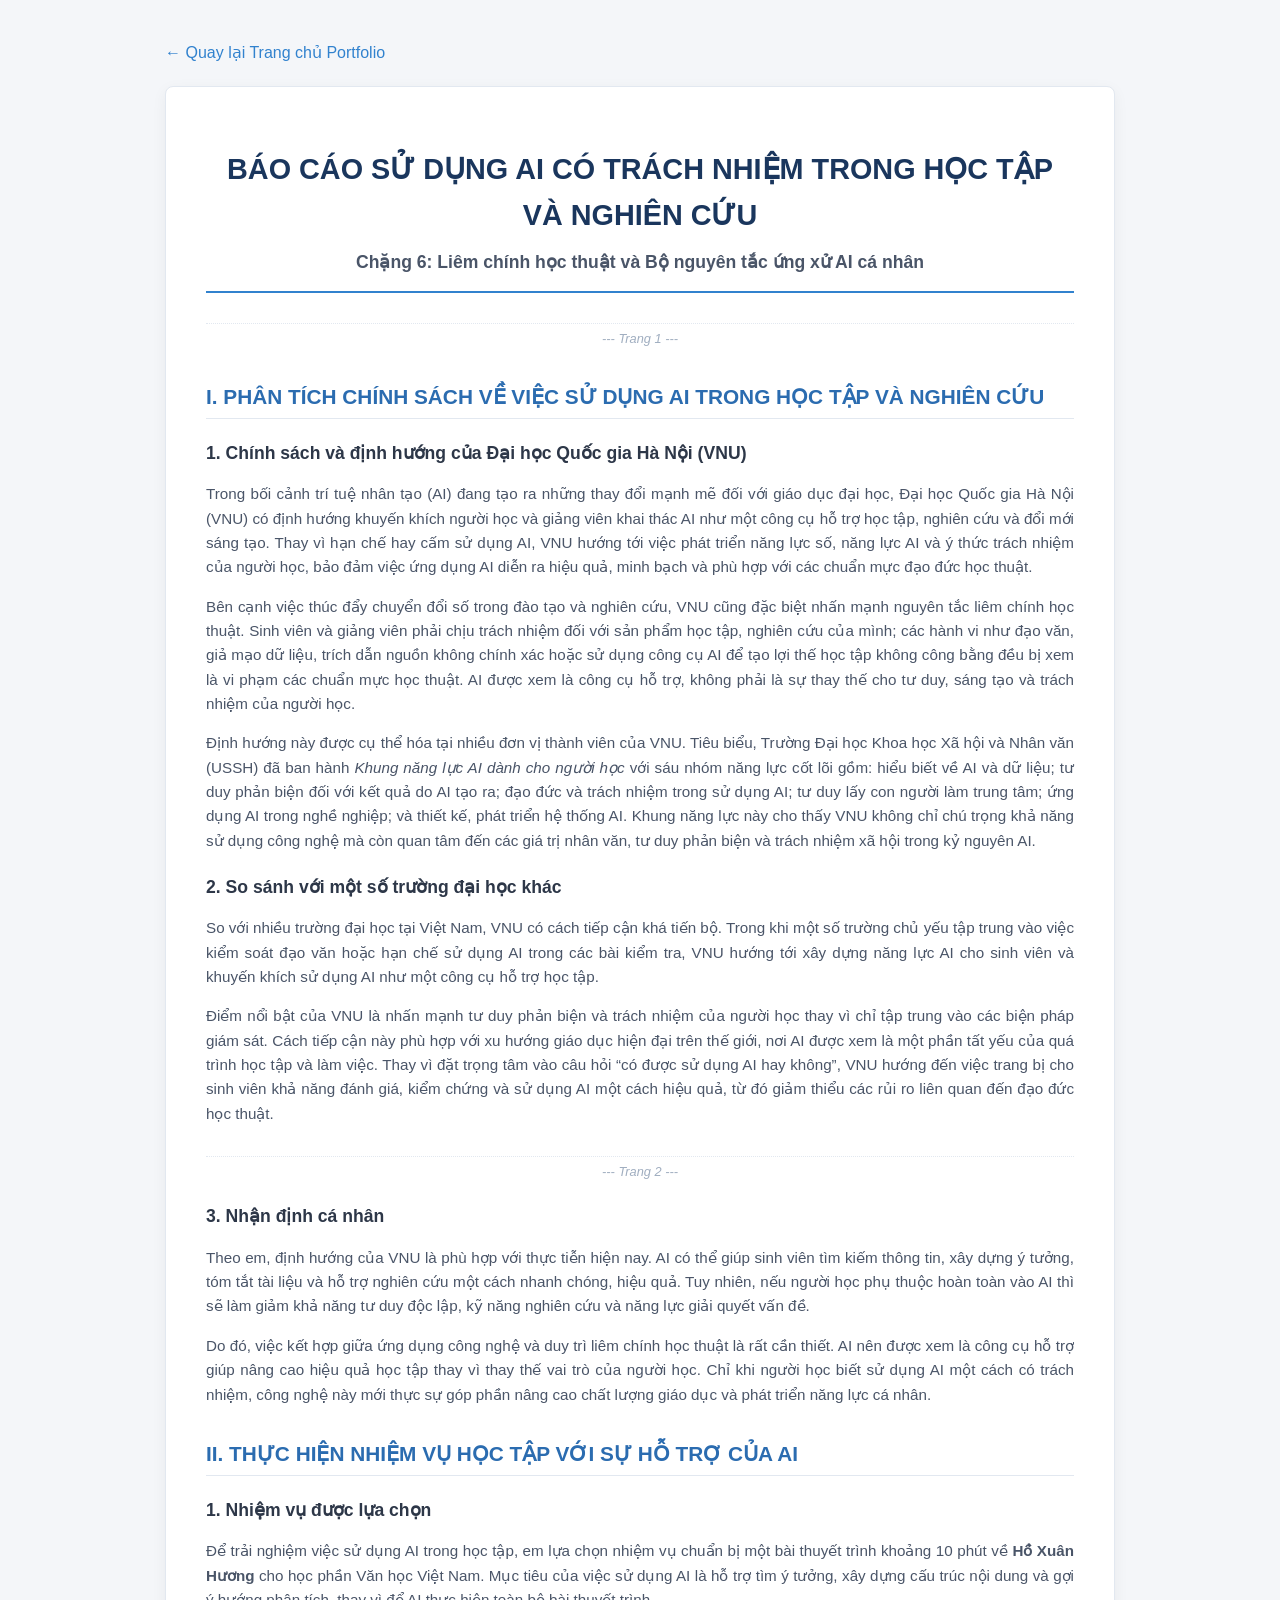
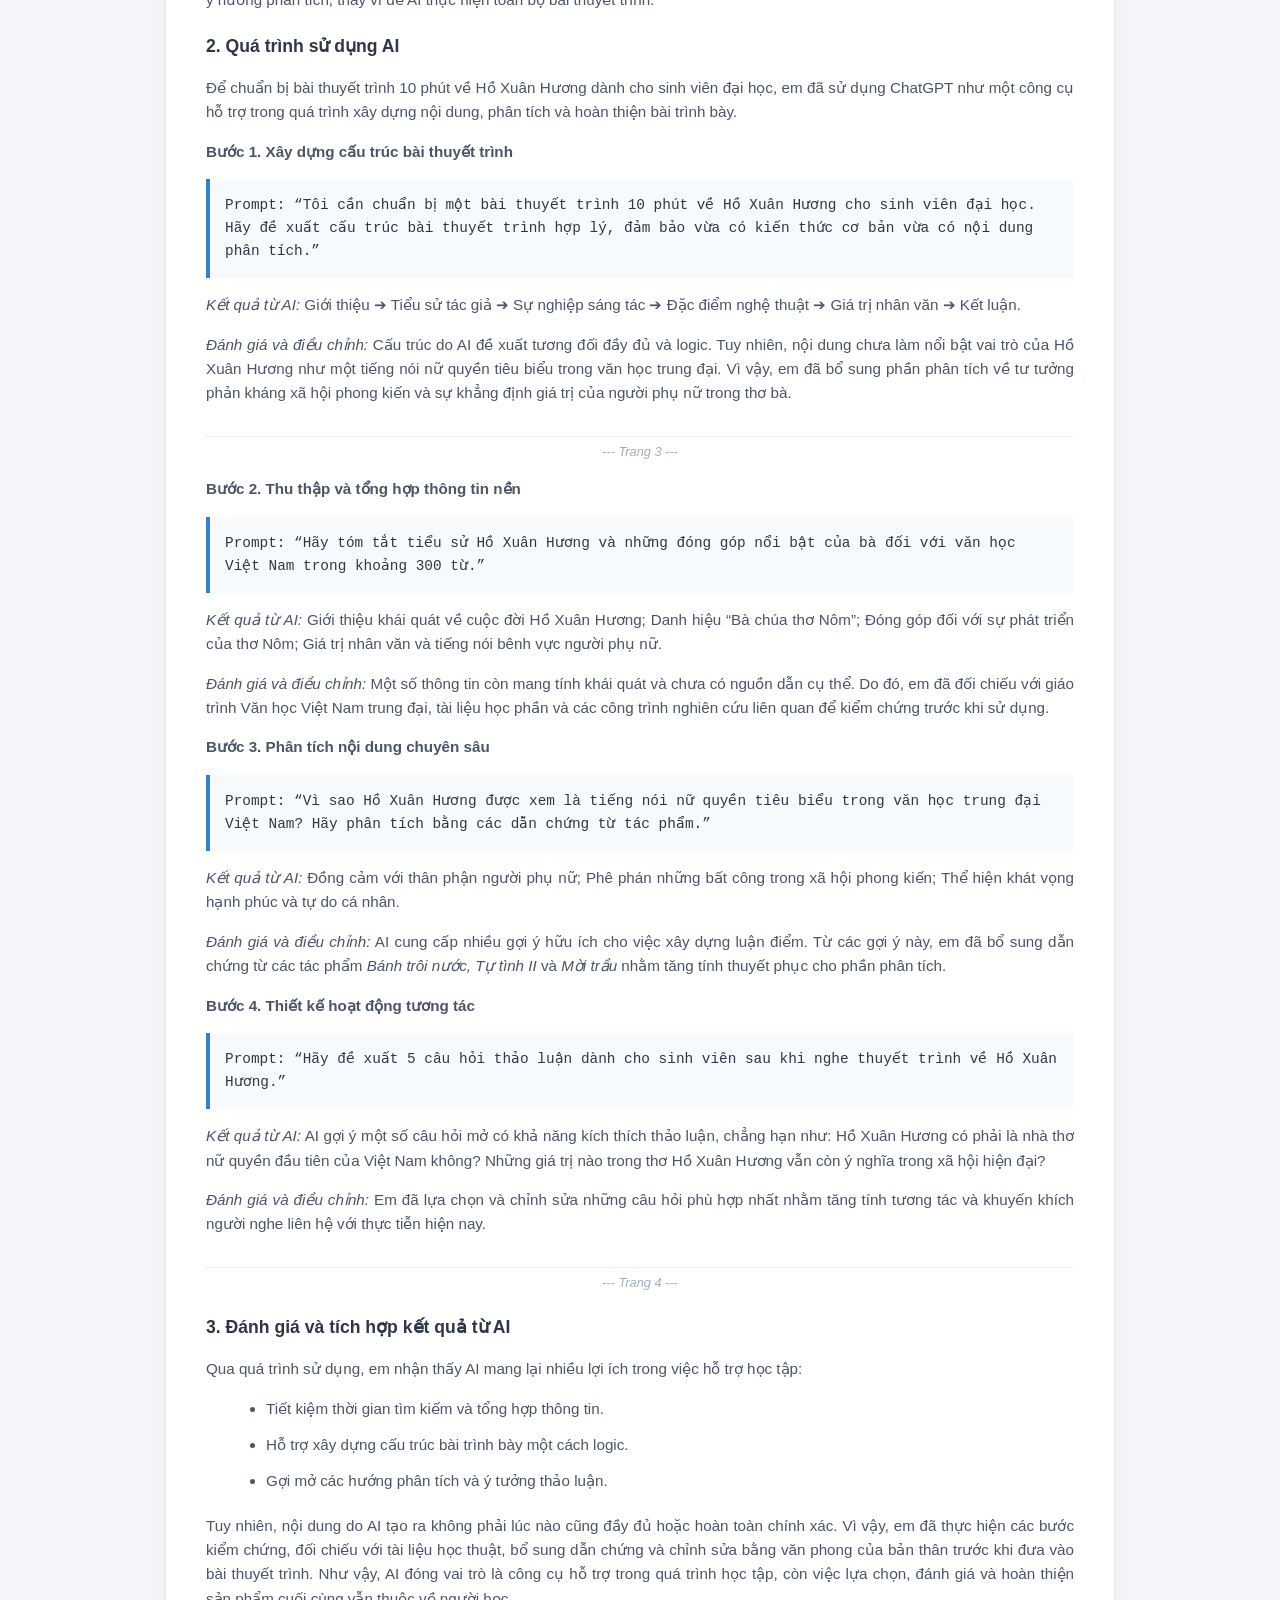
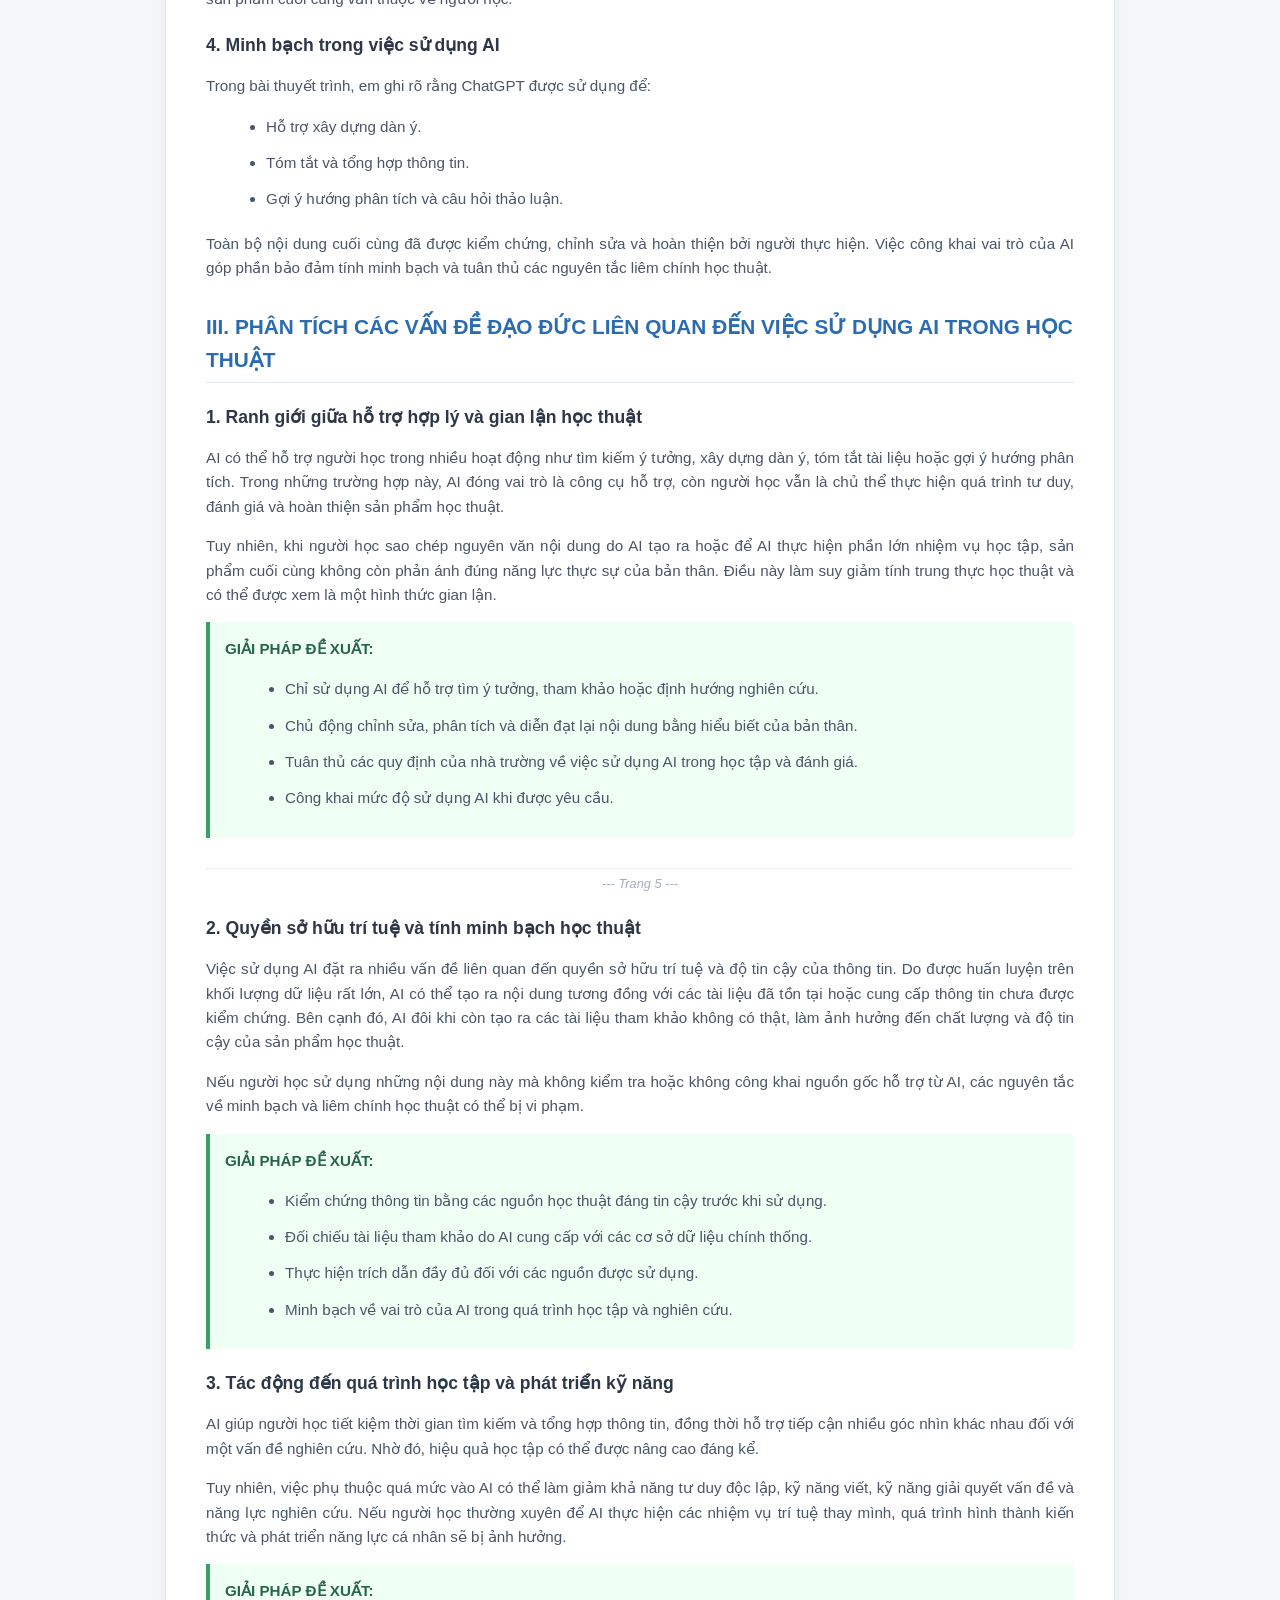
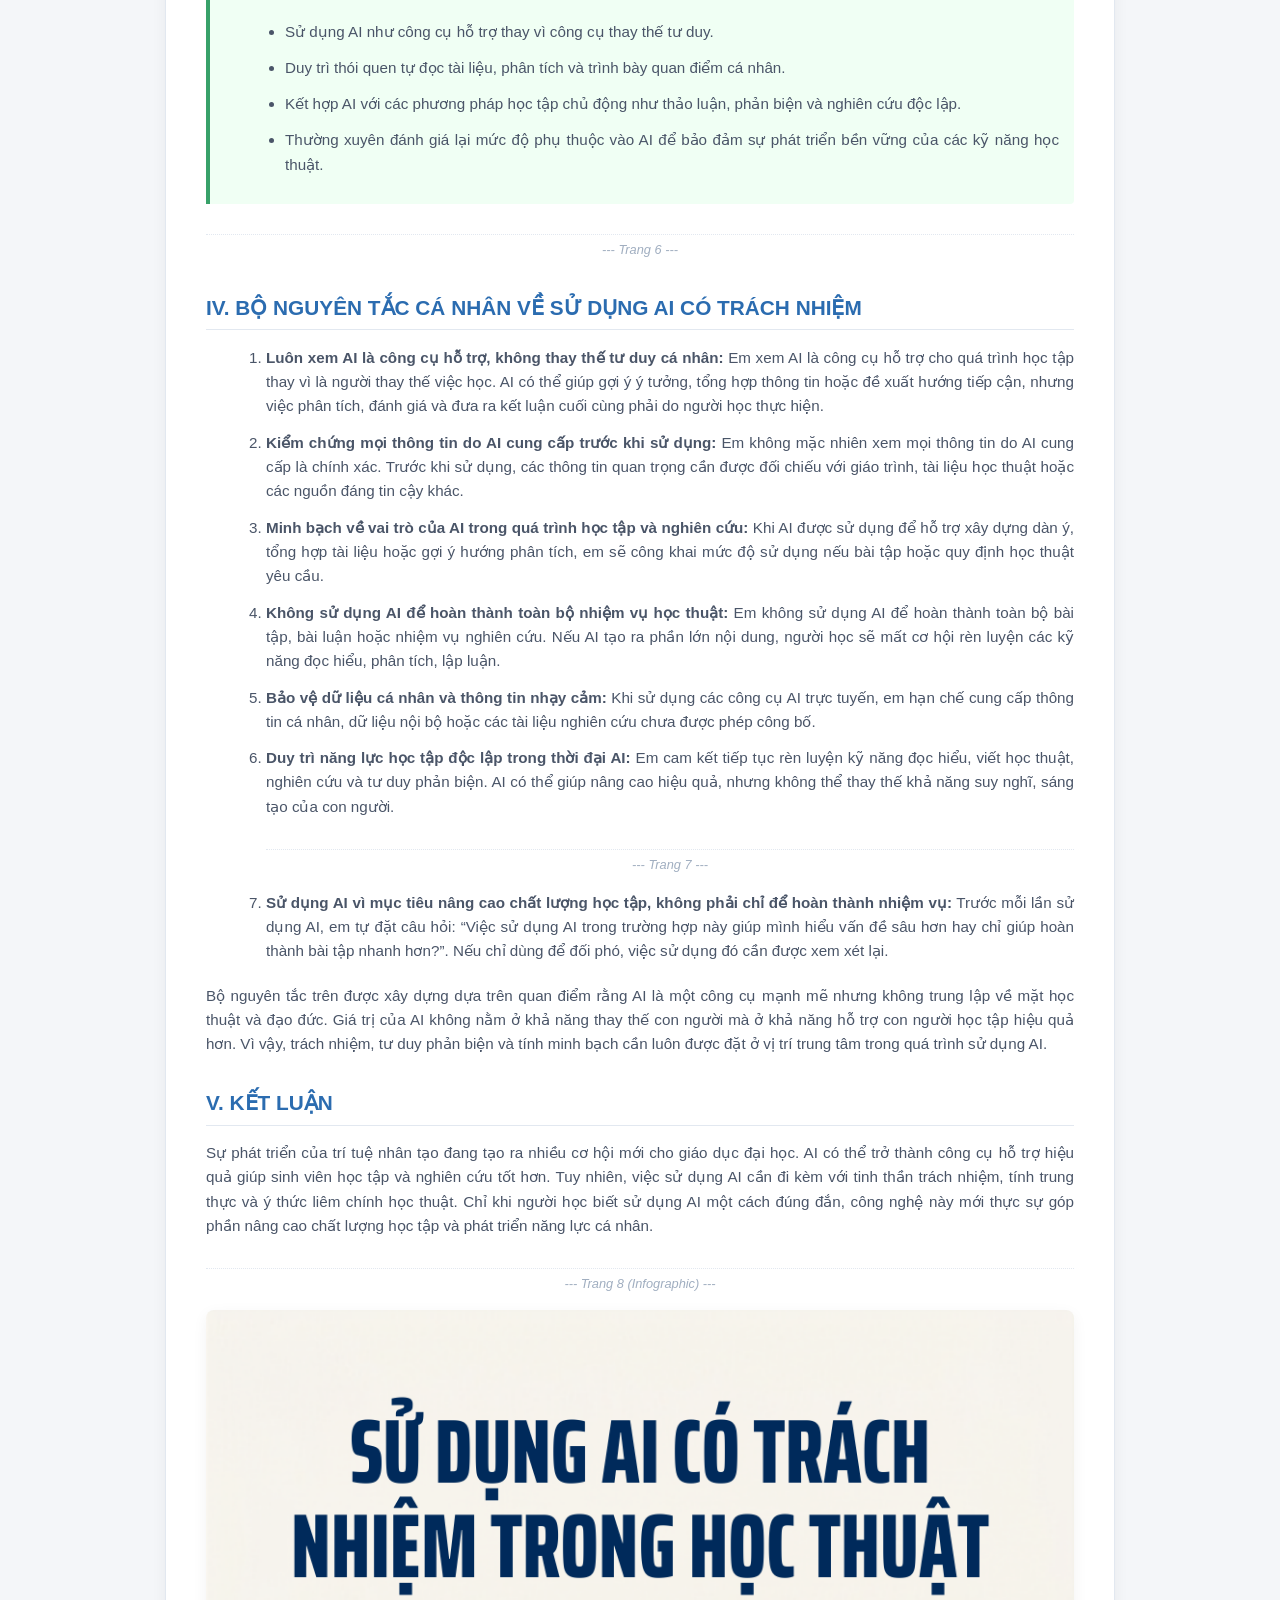
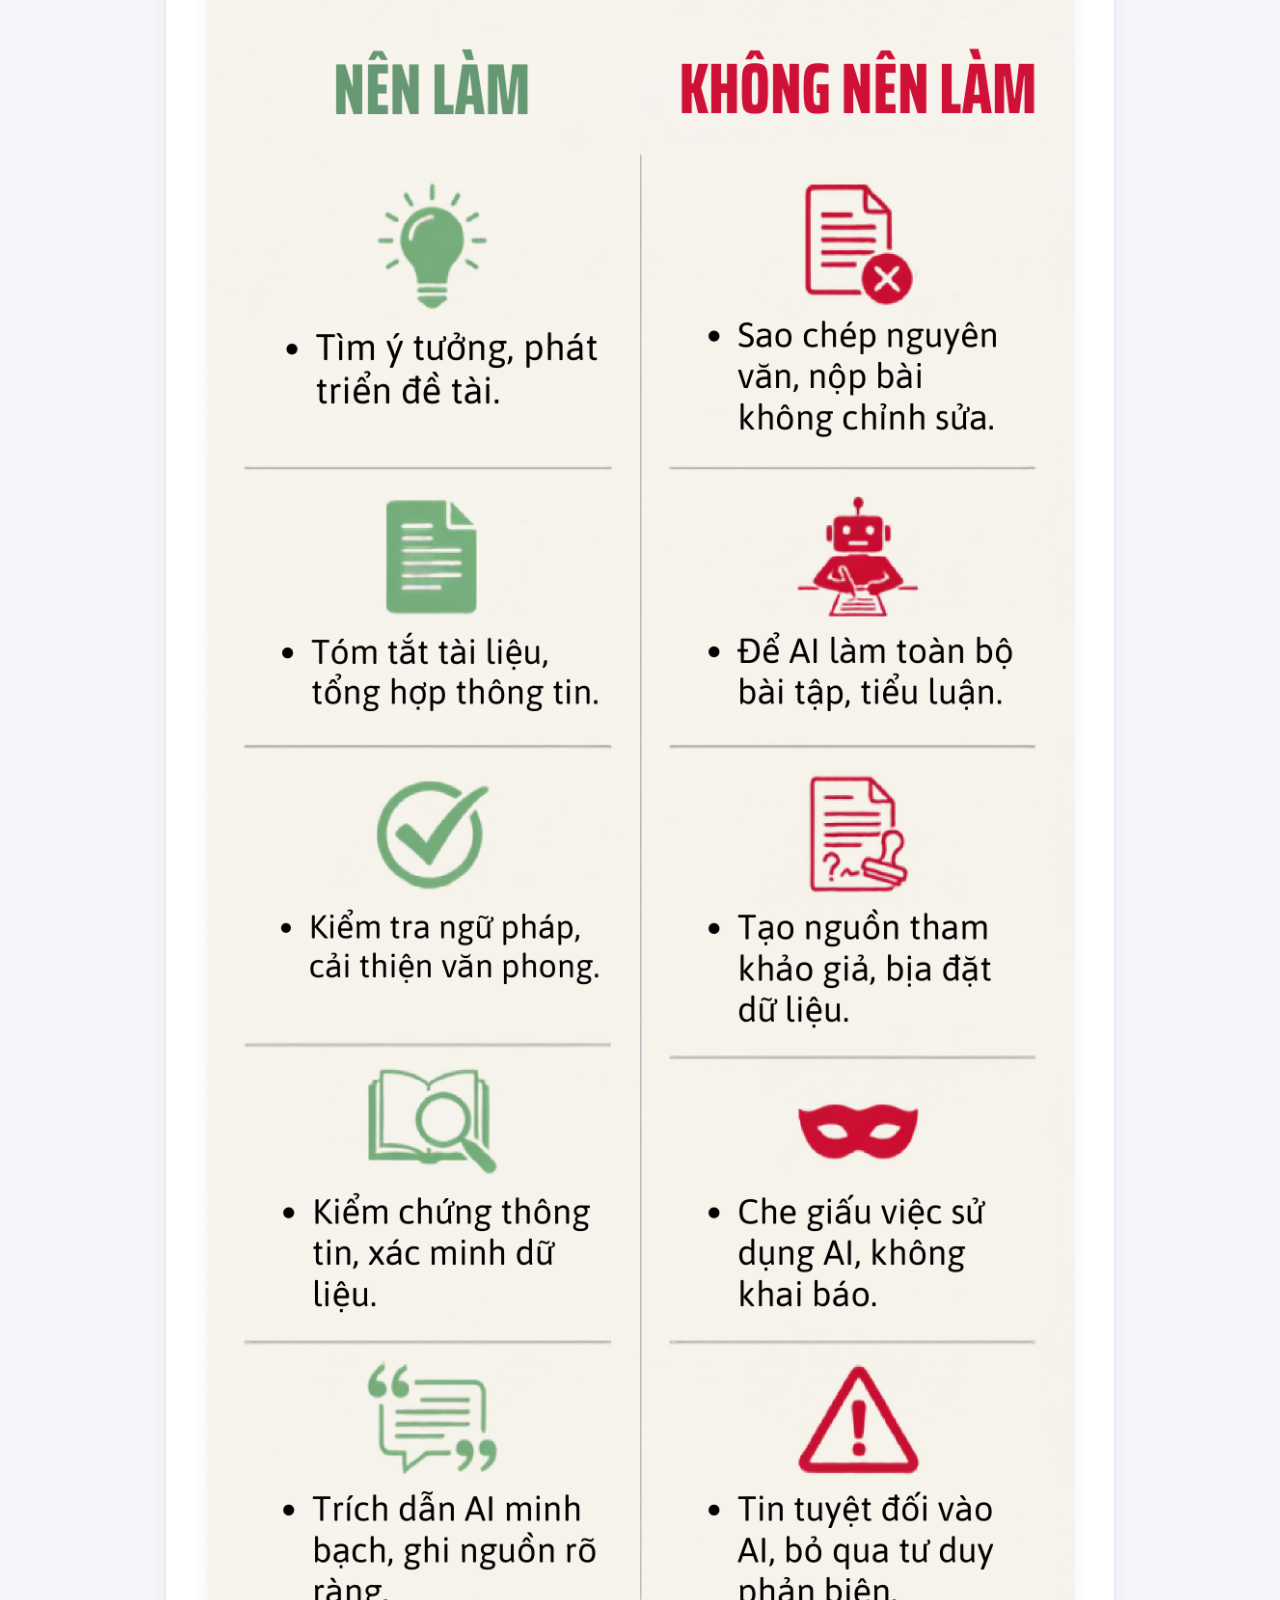
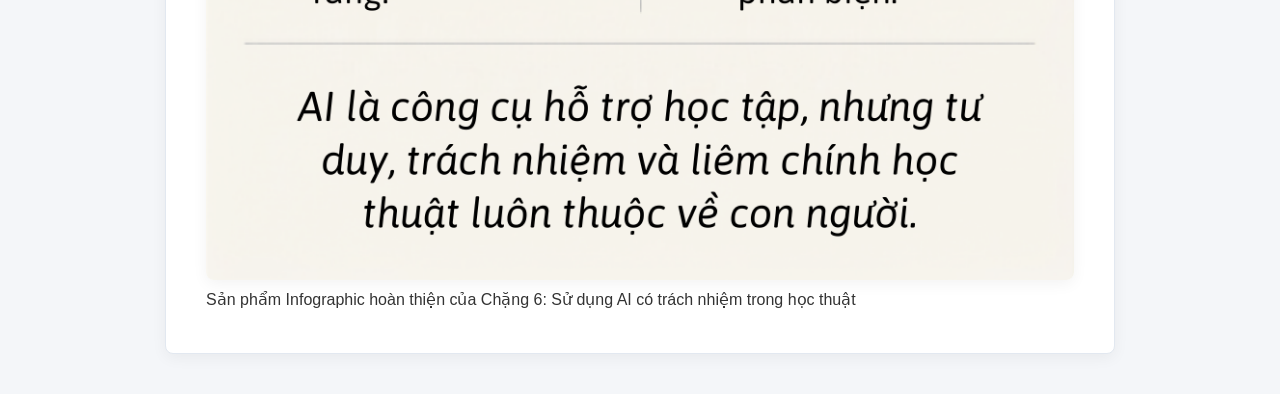
==== PortfolioAssets/CHẶNG 6/index.html @ 6fb532bf "feat: reorder Ch\u1eb6ng 5 images, clean up image notes, insert infographic PNGs from PDFs, and impl" ====
<!DOCTYPE html>
<html lang="vi">
<head>
    <meta charset="UTF-8">
    <meta name="viewport" content="width=device-width, initial-scale=1.0">
    <title>Chặng 6: Báo cáo sử dụng AI có trách nhiệm trong học tập và nghiên cứu</title>
    <style>
        body {
            font-family: 'Segoe UI', Tahoma, Geneva, Verdana, sans-serif;
            line-height: 1.6;
            color: #333;
            max-width: 950px;
            margin: 0 auto;
            padding: 40px 20px;
            background-color: #f4f6f9;
        }
        .document-container {
            background-color: #fff;
            padding: 40px;
            border-radius: 8px;
            box-shadow: 0 4px 15px rgba(0,0,0,0.05);
            border: 1px solid #e2e8f0;
        }
        .back-link {
            display: inline-block;
            margin-bottom: 20px;
            color: #3182ce;
            text-decoration: none;
            font-weight: 500;
            transition: color 0.2s;
        }
        .back-link:hover {
            color: #2b6cb0;
            text-decoration: underline;
        }
        h1 {
            font-size: 1.8rem;
            color: #1a365d;
            text-align: center;
            margin-bottom: 10px;
            text-transform: uppercase;
        }
        .subtitle {
            text-align: center;
            font-size: 1.1rem;
            font-weight: bold;
            color: #4a5568;
            margin-bottom: 30px;
            border-bottom: 2px solid #3182ce;
            padding-bottom: 15px;
        }
        h2 {
            font-size: 1.3rem;
            color: #2b6cb0;
            margin-top: 30px;
            margin-bottom: 15px;
            border-bottom: 1px solid #e2e8f0;
            padding-bottom: 5px;
        }
        h3 {
            font-size: 1.1rem;
            color: #2d3748;
            margin-top: 20px;
            margin-bottom: 10px;
        }
        p, li {
            font-size: 0.95rem;
            color: #4a5568;
            margin-bottom: 12px;
            text-align: justify;
        }
        ul, ol {
            margin-left: 20px;
            margin-bottom: 20px;
        }
        .prompt-box {
            background-color: #f7fafc;
            border-left: 4px solid #3182ce;
            padding: 15px;
            margin: 15px 0;
            font-family: Consolas, Monaco, monospace;
            font-size: 0.9rem;
            color: #2d3748;
            border-radius: 0 4px 4px 0;
        }
        .solution-box {
            background-color: #f0fff4;
            border-left: 4px solid #38a169;
            padding: 15px;
            margin: 15px 0;
            border-radius: 0 4px 4px 0;
        }
        .solution-box h4 {
            margin-top: 0;
            color: #276749;
            margin-bottom: 8px;
            font-size: 0.95rem;
            text-transform: uppercase;
        }
        .solution-box ul {
            margin-bottom: 0;
        }
        .page-break-indicator {
            text-align: center;
            font-size: 0.8rem;
            color: #a0aec0;
            border-top: 1px dotted #e2e8f0;
            margin: 30px 0 15px 0;
            padding-top: 5px;
            font-style: italic;
        }
        
        /* Ethics Infographic styles */
        .ethics-infographic {
            background-color: #1a202c;
            color: #fff;
            padding: 30px;
            border-radius: 10px;
            margin-top: 40px;
            box-shadow: 0 6px 20px rgba(0,0,0,0.15);
        }
        .ethics-title {
            text-align: center;
            font-size: 1.5rem;
            font-weight: bold;
            color: #edf2f7;
            margin-bottom: 25px;
            text-transform: uppercase;
            border-bottom: 2px solid #4a5568;
            padding-bottom: 15px;
            letter-spacing: 0.5px;
        }
        .ethics-grid {
            display: grid;
            grid-template-columns: 1fr 1fr;
            gap: 25px;
            margin-bottom: 25px;
        }
        @media (max-width: 768px) {
            .ethics-grid {
                grid-template-columns: 1fr;
            }
        }
        .ethics-col {
            padding: 20px;
            border-radius: 8px;
            background-color: rgba(255, 255, 255, 0.03);
        }
        .ethics-col.do { border: 2px solid #2f855a; }
        .ethics-col.dont { border: 2px solid #9b2c2c; }
        
        .ethics-col h3 {
            margin-top: 0;
            text-align: center;
            text-transform: uppercase;
            font-size: 1.1rem;
            margin-bottom: 20px;
            letter-spacing: 1px;
        }
        .ethics-col.do h3 { color: #48bb78; }
        .ethics-col.dont h3 { color: #f56565; }
        
        .ethics-list {
            list-style: none;
            padding: 0;
            margin: 0;
        }
        .ethics-item {
            position: relative;
            padding-left: 30px;
            margin-bottom: 15px;
            font-size: 0.9rem;
            color: #e2e8f0;
        }
        .ethics-item::before {
            position: absolute;
            left: 0;
            top: 2px;
            font-weight: bold;
            font-size: 1.1rem;
        }
        .ethics-col.do .ethics-item::before {
            content: "✓";
            color: #48bb78;
        }
        .ethics-col.dont .ethics-item::before {
            content: "✗";
            color: #f56565;
        }
        .ethics-quote {
            text-align: center;
            font-style: italic;
            font-size: 0.95rem;
            color: #cbd5e0;
            background-color: rgba(255,255,255,0.05);
            padding: 15px;
            border-radius: 6px;
            margin-top: 20px;
            border-left: 4px solid #a0aec0;
        }
    </style>
</head>
<body>
    <a href="../index.html" class="back-link">← Quay lại Trang chủ Portfolio</a>
    
    <div class="document-container">
        <h1>Báo cáo sử dụng AI có trách nhiệm trong học tập và nghiên cứu</h1>
        <div class="subtitle">Chặng 6: Liêm chính học thuật và Bộ nguyên tắc ứng xử AI cá nhân</div>
        
        <div class="page-break-indicator">--- Trang 1 ---</div>
        
        <h2>I. PHÂN TÍCH CHÍNH SÁCH VỀ VIỆC SỬ DỤNG AI TRONG HỌC TẬP VÀ NGHIÊN CỨU</h2>
        
        <h3>1. Chính sách và định hướng của Đại học Quốc gia Hà Nội (VNU)</h3>
        <p>Trong bối cảnh trí tuệ nhân tạo (AI) đang tạo ra những thay đổi mạnh mẽ đối với giáo dục đại học, Đại học Quốc gia Hà Nội (VNU) có định hướng khuyến khích người học và giảng viên khai thác AI như một công cụ hỗ trợ học tập, nghiên cứu và đổi mới sáng tạo. Thay vì hạn chế hay cấm sử dụng AI, VNU hướng tới việc phát triển năng lực số, năng lực AI và ý thức trách nhiệm của người học, bảo đảm việc ứng dụng AI diễn ra hiệu quả, minh bạch và phù hợp với các chuẩn mực đạo đức học thuật.</p>
        <p>Bên cạnh việc thúc đẩy chuyển đổi số trong đào tạo và nghiên cứu, VNU cũng đặc biệt nhấn mạnh nguyên tắc liêm chính học thuật. Sinh viên và giảng viên phải chịu trách nhiệm đối với sản phẩm học tập, nghiên cứu của mình; các hành vi như đạo văn, giả mạo dữ liệu, trích dẫn nguồn không chính xác hoặc sử dụng công cụ AI để tạo lợi thế học tập không công bằng đều bị xem là vi phạm các chuẩn mực học thuật. AI được xem là công cụ hỗ trợ, không phải là sự thay thế cho tư duy, sáng tạo và trách nhiệm của người học.</p>
        <p>Định hướng này được cụ thể hóa tại nhiều đơn vị thành viên của VNU. Tiêu biểu, Trường Đại học Khoa học Xã hội và Nhân văn (USSH) đã ban hành <em>Khung năng lực AI dành cho người học</em> với sáu nhóm năng lực cốt lõi gồm: hiểu biết về AI và dữ liệu; tư duy phản biện đối với kết quả do AI tạo ra; đạo đức và trách nhiệm trong sử dụng AI; tư duy lấy con người làm trung tâm; ứng dụng AI trong nghề nghiệp; và thiết kế, phát triển hệ thống AI. Khung năng lực này cho thấy VNU không chỉ chú trọng khả năng sử dụng công nghệ mà còn quan tâm đến các giá trị nhân văn, tư duy phản biện và trách nhiệm xã hội trong kỷ nguyên AI.</p>
        
        <h3>2. So sánh với một số trường đại học khác</h3>
        <p>So với nhiều trường đại học tại Việt Nam, VNU có cách tiếp cận khá tiến bộ. Trong khi một số trường chủ yếu tập trung vào việc kiểm soát đạo văn hoặc hạn chế sử dụng AI trong các bài kiểm tra, VNU hướng tới xây dựng năng lực AI cho sinh viên và khuyến khích sử dụng AI như một công cụ hỗ trợ học tập.</p>
        <p>Điểm nổi bật của VNU là nhấn mạnh tư duy phản biện và trách nhiệm của người học thay vì chỉ tập trung vào các biện pháp giám sát. Cách tiếp cận này phù hợp với xu hướng giáo dục hiện đại trên thế giới, nơi AI được xem là một phần tất yếu của quá trình học tập và làm việc. Thay vì đặt trọng tâm vào câu hỏi “có được sử dụng AI hay không”, VNU hướng đến việc trang bị cho sinh viên khả năng đánh giá, kiểm chứng và sử dụng AI một cách hiệu quả, từ đó giảm thiểu các rủi ro liên quan đến đạo đức học thuật.</p>
        
        <div class="page-break-indicator">--- Trang 2 ---</div>

        <h3>3. Nhận định cá nhân</h3>
        <p>Theo em, định hướng của VNU là phù hợp với thực tiễn hiện nay. AI có thể giúp sinh viên tìm kiếm thông tin, xây dựng ý tưởng, tóm tắt tài liệu và hỗ trợ nghiên cứu một cách nhanh chóng, hiệu quả. Tuy nhiên, nếu người học phụ thuộc hoàn toàn vào AI thì sẽ làm giảm khả năng tư duy độc lập, kỹ năng nghiên cứu và năng lực giải quyết vấn đề.</p>
        <p>Do đó, việc kết hợp giữa ứng dụng công nghệ và duy trì liêm chính học thuật là rất cần thiết. AI nên được xem là công cụ hỗ trợ giúp nâng cao hiệu quả học tập thay vì thay thế vai trò của người học. Chỉ khi người học biết sử dụng AI một cách có trách nhiệm, công nghệ này mới thực sự góp phần nâng cao chất lượng giáo dục và phát triển năng lực cá nhân.</p>

        <h2>II. THỰC HIỆN NHIỆM VỤ HỌC TẬP VỚI SỰ HỖ TRỢ CỦA AI</h2>
        
        <h3>1. Nhiệm vụ được lựa chọn</h3>
        <p>Để trải nghiệm việc sử dụng AI trong học tập, em lựa chọn nhiệm vụ chuẩn bị một bài thuyết trình khoảng 10 phút về <strong>Hồ Xuân Hương</strong> cho học phần Văn học Việt Nam. Mục tiêu của việc sử dụng AI là hỗ trợ tìm ý tưởng, xây dựng cấu trúc nội dung và gợi ý hướng phân tích, thay vì để AI thực hiện toàn bộ bài thuyết trình.</p>
        
        <h3>2. Quá trình sử dụng AI</h3>
        <p>Để chuẩn bị bài thuyết trình 10 phút về Hồ Xuân Hương dành cho sinh viên đại học, em đã sử dụng ChatGPT như một công cụ hỗ trợ trong quá trình xây dựng nội dung, phân tích và hoàn thiện bài trình bày.</p>
        
        <p><strong>Bước 1. Xây dựng cấu trúc bài thuyết trình</strong></p>
        <div class="prompt-box">
            Prompt: “Tôi cần chuẩn bị một bài thuyết trình 10 phút về Hồ Xuân Hương cho sinh viên đại học. Hãy đề xuất cấu trúc bài thuyết trình hợp lý, đảm bảo vừa có kiến thức cơ bản vừa có nội dung phân tích.”
        </div>
        <p><em>Kết quả từ AI:</em> Giới thiệu ➔ Tiểu sử tác giả ➔ Sự nghiệp sáng tác ➔ Đặc điểm nghệ thuật ➔ Giá trị nhân văn ➔ Kết luận.</p>
        <p><em>Đánh giá và điều chỉnh:</em> Cấu trúc do AI đề xuất tương đối đầy đủ và logic. Tuy nhiên, nội dung chưa làm nổi bật vai trò của Hồ Xuân Hương như một tiếng nói nữ quyền tiêu biểu trong văn học trung đại. Vì vậy, em đã bổ sung phần phân tích về tư tưởng phản kháng xã hội phong kiến và sự khẳng định giá trị của người phụ nữ trong thơ bà.</p>
        
        <div class="page-break-indicator">--- Trang 3 ---</div>

        <p><strong>Bước 2. Thu thập và tổng hợp thông tin nền</strong></p>
        <div class="prompt-box">
            Prompt: “Hãy tóm tắt tiểu sử Hồ Xuân Hương và những đóng góp nổi bật của bà đối với văn học Việt Nam trong khoảng 300 từ.”
        </div>
        <p><em>Kết quả từ AI:</em> Giới thiệu khái quát về cuộc đời Hồ Xuân Hương; Danh hiệu “Bà chúa thơ Nôm”; Đóng góp đối với sự phát triển của thơ Nôm; Giá trị nhân văn và tiếng nói bênh vực người phụ nữ.</p>
        <p><em>Đánh giá và điều chỉnh:</em> Một số thông tin còn mang tính khái quát và chưa có nguồn dẫn cụ thể. Do đó, em đã đối chiếu với giáo trình Văn học Việt Nam trung đại, tài liệu học phần và các công trình nghiên cứu liên quan để kiểm chứng trước khi sử dụng.</p>
        
        <p><strong>Bước 3. Phân tích nội dung chuyên sâu</strong></p>
        <div class="prompt-box">
            Prompt: “Vì sao Hồ Xuân Hương được xem là tiếng nói nữ quyền tiêu biểu trong văn học trung đại Việt Nam? Hãy phân tích bằng các dẫn chứng từ tác phẩm.”
        </div>
        <p><em>Kết quả từ AI:</em> Đồng cảm với thân phận người phụ nữ; Phê phán những bất công trong xã hội phong kiến; Thể hiện khát vọng hạnh phúc và tự do cá nhân.</p>
        <p><em>Đánh giá và điều chỉnh:</em> AI cung cấp nhiều gợi ý hữu ích cho việc xây dựng luận điểm. Từ các gợi ý này, em đã bổ sung dẫn chứng từ các tác phẩm <em>Bánh trôi nước, Tự tình II</em> và <em>Mời trầu</em> nhằm tăng tính thuyết phục cho phần phân tích.</p>
        
        <p><strong>Bước 4. Thiết kế hoạt động tương tác</strong></p>
        <div class="prompt-box">
            Prompt: “Hãy đề xuất 5 câu hỏi thảo luận dành cho sinh viên sau khi nghe thuyết trình về Hồ Xuân Hương.”
        </div>
        <p><em>Kết quả từ AI:</em> AI gợi ý một số câu hỏi mở có khả năng kích thích thảo luận, chẳng hạn như: Hồ Xuân Hương có phải là nhà thơ nữ quyền đầu tiên của Việt Nam không? Những giá trị nào trong thơ Hồ Xuân Hương vẫn còn ý nghĩa trong xã hội hiện đại?</p>
        <p><em>Đánh giá và điều chỉnh:</em> Em đã lựa chọn và chỉnh sửa những câu hỏi phù hợp nhất nhằm tăng tính tương tác và khuyến khích người nghe liên hệ với thực tiễn hiện nay.</p>
        
        <div class="page-break-indicator">--- Trang 4 ---</div>

        <h3>3. Đánh giá và tích hợp kết quả từ AI</h3>
        <p>Qua quá trình sử dụng, em nhận thấy AI mang lại nhiều lợi ích trong việc hỗ trợ học tập:</p>
        <ul>
            <li>Tiết kiệm thời gian tìm kiếm và tổng hợp thông tin.</li>
            <li>Hỗ trợ xây dựng cấu trúc bài trình bày một cách logic.</li>
            <li>Gợi mở các hướng phân tích và ý tưởng thảo luận.</li>
        </ul>
        <p>Tuy nhiên, nội dung do AI tạo ra không phải lúc nào cũng đầy đủ hoặc hoàn toàn chính xác. Vì vậy, em đã thực hiện các bước kiểm chứng, đối chiếu với tài liệu học thuật, bổ sung dẫn chứng và chỉnh sửa bằng văn phong của bản thân trước khi đưa vào bài thuyết trình. Như vậy, AI đóng vai trò là công cụ hỗ trợ trong quá trình học tập, còn việc lựa chọn, đánh giá và hoàn thiện sản phẩm cuối cùng vẫn thuộc về người học.</p>
        
        <h3>4. Minh bạch trong việc sử dụng AI</h3>
        <p>Trong bài thuyết trình, em ghi rõ rằng ChatGPT được sử dụng để:</p>
        <ul>
            <li>Hỗ trợ xây dựng dàn ý.</li>
            <li>Tóm tắt và tổng hợp thông tin.</li>
            <li>Gợi ý hướng phân tích và câu hỏi thảo luận.</li>
        </ul>
        <p>Toàn bộ nội dung cuối cùng đã được kiểm chứng, chỉnh sửa và hoàn thiện bởi người thực hiện. Việc công khai vai trò của AI góp phần bảo đảm tính minh bạch và tuân thủ các nguyên tắc liêm chính học thuật.</p>

        <h2>III. PHÂN TÍCH CÁC VẤN ĐỀ ĐẠO ĐỨC LIÊN QUAN ĐẾN VIỆC SỬ DỤNG AI TRONG HỌC THUẬT</h2>
        
        <h3>1. Ranh giới giữa hỗ trợ hợp lý và gian lận học thuật</h3>
        <p>AI có thể hỗ trợ người học trong nhiều hoạt động như tìm kiếm ý tưởng, xây dựng dàn ý, tóm tắt tài liệu hoặc gợi ý hướng phân tích. Trong những trường hợp này, AI đóng vai trò là công cụ hỗ trợ, còn người học vẫn là chủ thể thực hiện quá trình tư duy, đánh giá và hoàn thiện sản phẩm học thuật.</p>
        <p>Tuy nhiên, khi người học sao chép nguyên văn nội dung do AI tạo ra hoặc để AI thực hiện phần lớn nhiệm vụ học tập, sản phẩm cuối cùng không còn phản ánh đúng năng lực thực sự của bản thân. Điều này làm suy giảm tính trung thực học thuật và có thể được xem là một hình thức gian lận.</p>
        
        <div class="solution-box">
            <h4>Giải pháp đề xuất:</h4>
            <ul>
                <li>Chỉ sử dụng AI để hỗ trợ tìm ý tưởng, tham khảo hoặc định hướng nghiên cứu.</li>
                <li>Chủ động chỉnh sửa, phân tích và diễn đạt lại nội dung bằng hiểu biết của bản thân.</li>
                <li>Tuân thủ các quy định của nhà trường về việc sử dụng AI trong học tập và đánh giá.</li>
                <li>Công khai mức độ sử dụng AI khi được yêu cầu.</li>
            </ul>
        </div>

        <div class="page-break-indicator">--- Trang 5 ---</div>

        <h3>2. Quyền sở hữu trí tuệ và tính minh bạch học thuật</h3>
        <p>Việc sử dụng AI đặt ra nhiều vấn đề liên quan đến quyền sở hữu trí tuệ và độ tin cậy của thông tin. Do được huấn luyện trên khối lượng dữ liệu rất lớn, AI có thể tạo ra nội dung tương đồng với các tài liệu đã tồn tại hoặc cung cấp thông tin chưa được kiểm chứng. Bên cạnh đó, AI đôi khi còn tạo ra các tài liệu tham khảo không có thật, làm ảnh hưởng đến chất lượng và độ tin cậy của sản phẩm học thuật.</p>
        <p>Nếu người học sử dụng những nội dung này mà không kiểm tra hoặc không công khai nguồn gốc hỗ trợ từ AI, các nguyên tắc về minh bạch và liêm chính học thuật có thể bị vi phạm.</p>
        
        <div class="solution-box">
            <h4>Giải pháp đề xuất:</h4>
            <ul>
                <li>Kiểm chứng thông tin bằng các nguồn học thuật đáng tin cậy trước khi sử dụng.</li>
                <li>Đối chiếu tài liệu tham khảo do AI cung cấp với các cơ sở dữ liệu chính thống.</li>
                <li>Thực hiện trích dẫn đầy đủ đối với các nguồn được sử dụng.</li>
                <li>Minh bạch về vai trò của AI trong quá trình học tập và nghiên cứu.</li>
            </ul>
        </div>

        <h3>3. Tác động đến quá trình học tập và phát triển kỹ năng</h3>
        <p>AI giúp người học tiết kiệm thời gian tìm kiếm và tổng hợp thông tin, đồng thời hỗ trợ tiếp cận nhiều góc nhìn khác nhau đối với một vấn đề nghiên cứu. Nhờ đó, hiệu quả học tập có thể được nâng cao đáng kể.</p>
        <p>Tuy nhiên, việc phụ thuộc quá mức vào AI có thể làm giảm khả năng tư duy độc lập, kỹ năng viết, kỹ năng giải quyết vấn đề và năng lực nghiên cứu. Nếu người học thường xuyên để AI thực hiện các nhiệm vụ trí tuệ thay mình, quá trình hình thành kiến thức và phát triển năng lực cá nhân sẽ bị ảnh hưởng.</p>
        
        <div class="solution-box">
            <h4>Giải pháp đề xuất:</h4>
            <ul>
                <li>Sử dụng AI như công cụ hỗ trợ thay vì công cụ thay thế tư duy.</li>
                <li>Duy trì thói quen tự đọc tài liệu, phân tích và trình bày quan điểm cá nhân.</li>
                <li>Kết hợp AI với các phương pháp học tập chủ động như thảo luận, phản biện và nghiên cứu độc lập.</li>
                <li>Thường xuyên đánh giá lại mức độ phụ thuộc vào AI để bảo đảm sự phát triển bền vững của các kỹ năng học thuật.</li>
            </ul>
        </div>

        <div class="page-break-indicator">--- Trang 6 ---</div>

        <h2>IV. BỘ NGUYÊN TẮC CÁ NHÂN VỀ SỬ DỤNG AI CÓ TRÁCH NHIỆM</h2>
        <ol>
            <li><strong>Luôn xem AI là công cụ hỗ trợ, không thay thế tư duy cá nhân:</strong> Em xem AI là công cụ hỗ trợ cho quá trình học tập thay vì là người thay thế việc học. AI có thể giúp gợi ý ý tưởng, tổng hợp thông tin hoặc đề xuất hướng tiếp cận, nhưng việc phân tích, đánh giá và đưa ra kết luận cuối cùng phải do người học thực hiện.</li>
            <li><strong>Kiểm chứng mọi thông tin do AI cung cấp trước khi sử dụng:</strong> Em không mặc nhiên xem mọi thông tin do AI cung cấp là chính xác. Trước khi sử dụng, các thông tin quan trọng cần được đối chiếu với giáo trình, tài liệu học thuật hoặc các nguồn đáng tin cậy khác.</li>
            <li><strong>Minh bạch về vai trò của AI trong quá trình học tập và nghiên cứu:</strong> Khi AI được sử dụng để hỗ trợ xây dựng dàn ý, tổng hợp tài liệu hoặc gợi ý hướng phân tích, em sẽ công khai mức độ sử dụng nếu bài tập hoặc quy định học thuật yêu cầu.</li>
            <li><strong>Không sử dụng AI để hoàn thành toàn bộ nhiệm vụ học thuật:</strong> Em không sử dụng AI để hoàn thành toàn bộ bài tập, bài luận hoặc nhiệm vụ nghiên cứu. Nếu AI tạo ra phần lớn nội dung, người học sẽ mất cơ hội rèn luyện các kỹ năng đọc hiểu, phân tích, lập luận.</li>
            <li><strong>Bảo vệ dữ liệu cá nhân và thông tin nhạy cảm:</strong> Khi sử dụng các công cụ AI trực tuyến, em hạn chế cung cấp thông tin cá nhân, dữ liệu nội bộ hoặc các tài liệu nghiên cứu chưa được phép công bố.</li>
            <li><strong>Duy trì năng lực học tập độc lập trong thời đại AI:</strong> Em cam kết tiếp tục rèn luyện kỹ năng đọc hiểu, viết học thuật, nghiên cứu và tư duy phản biện. AI có thể giúp nâng cao hiệu quả, nhưng không thể thay thế khả năng suy nghĩ, sáng tạo của con người.</li>
            <div class="page-break-indicator">--- Trang 7 ---</div>
            <li><strong>Sử dụng AI vì mục tiêu nâng cao chất lượng học tập, không phải chỉ để hoàn thành nhiệm vụ:</strong> Trước mỗi lần sử dụng AI, em tự đặt câu hỏi: “Việc sử dụng AI trong trường hợp này giúp mình hiểu vấn đề sâu hơn hay chỉ giúp hoàn thành bài tập nhanh hơn?”. Nếu chỉ dùng để đối phó, việc sử dụng đó cần được xem xét lại.</li>
        </ol>
        <p>Bộ nguyên tắc trên được xây dựng dựa trên quan điểm rằng AI là một công cụ mạnh mẽ nhưng không trung lập về mặt học thuật và đạo đức. Giá trị của AI không nằm ở khả năng thay thế con người mà ở khả năng hỗ trợ con người học tập hiệu quả hơn. Vì vậy, trách nhiệm, tư duy phản biện và tính minh bạch cần luôn được đặt ở vị trí trung tâm trong quá trình sử dụng AI.</p>

        <h2>V. KẾT LUẬN</h2>
        <p>Sự phát triển của trí tuệ nhân tạo đang tạo ra nhiều cơ hội mới cho giáo dục đại học. AI có thể trở thành công cụ hỗ trợ hiệu quả giúp sinh viên học tập và nghiên cứu tốt hơn. Tuy nhiên, việc sử dụng AI cần đi kèm với tinh thần trách nhiệm, tính trung thực và ý thức liêm chính học thuật. Chỉ khi người học biết sử dụng AI một cách đúng đắn, công nghệ này mới thực sự góp phần nâng cao chất lượng học tập và phát triển năng lực cá nhân.</p>

        <div class="page-break-indicator">--- Trang 8 (Infographic) ---</div>
        
        <!-- Ethics Infographic representation -->
        <div class="image-group">
        <div class="image-container" style="max-width: 100%; border: none; background: none; padding: 0;">
          <img
            src="./Image/Sản phẩm infographic C6.png"
            alt="Sản phẩm infographic C6"
            style="width: 100%; height: auto; border: 1px solid var(--border-gold); border-radius: 8px; box-shadow: 0 4px 15px rgba(0,0,0,0.05);"
          />
          <div class="image-caption">
            Sản phẩm Infographic hoàn thiện của Chặng 6: Sử dụng AI có trách nhiệm trong học thuật
          </div>
        </div>
      </div>
      </div>
</body>
</html>
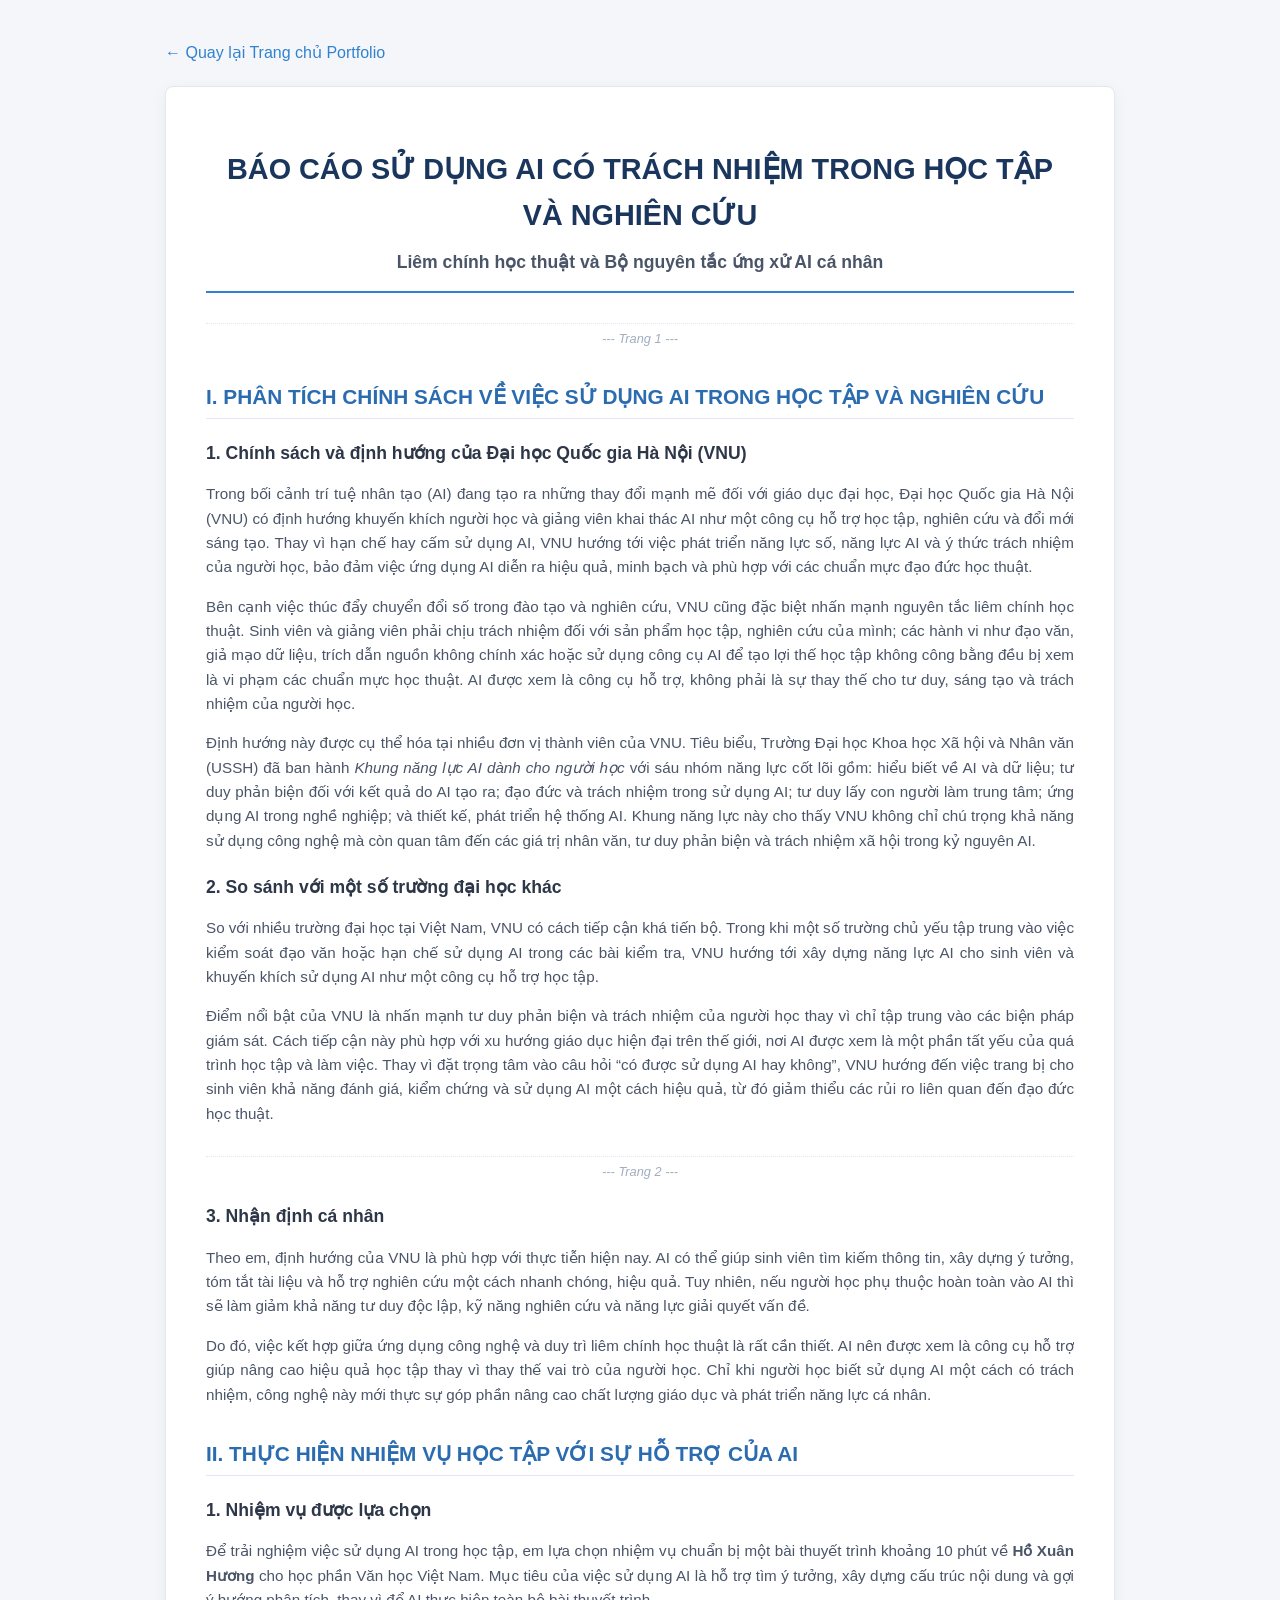
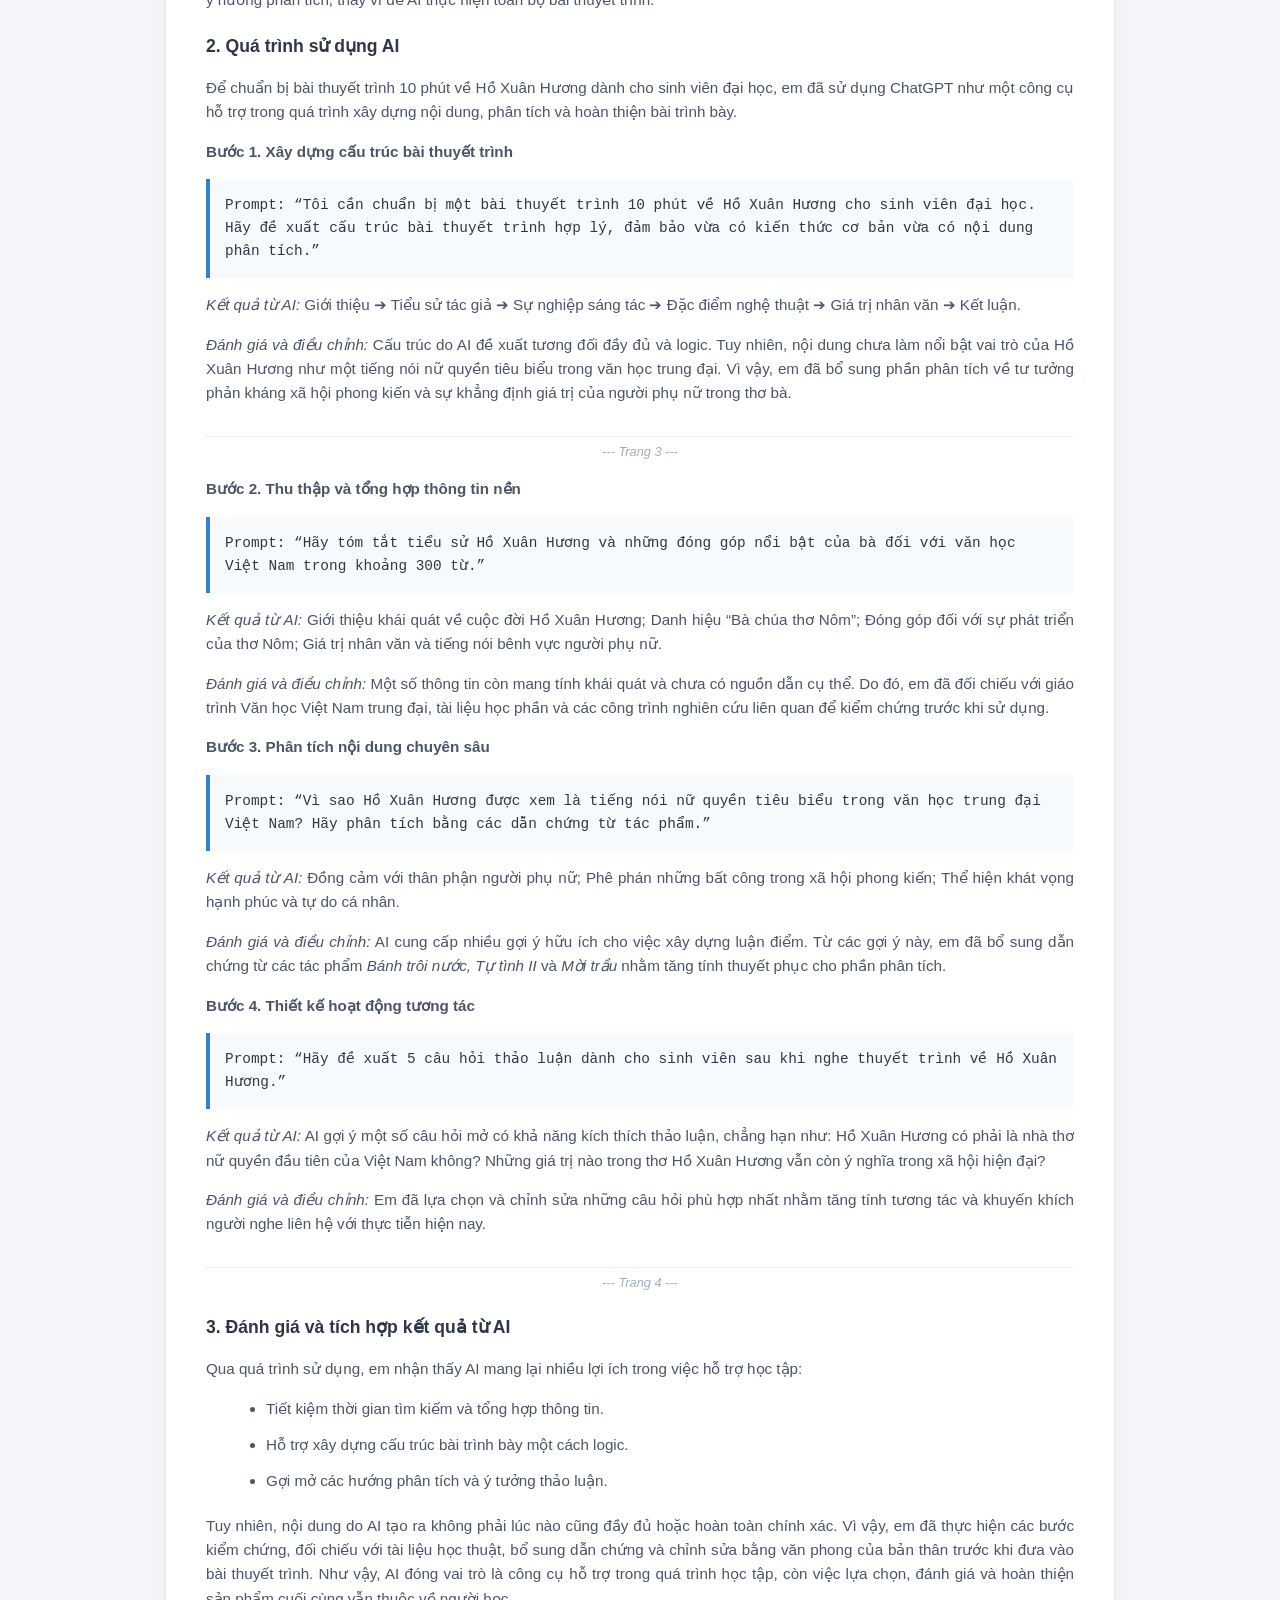
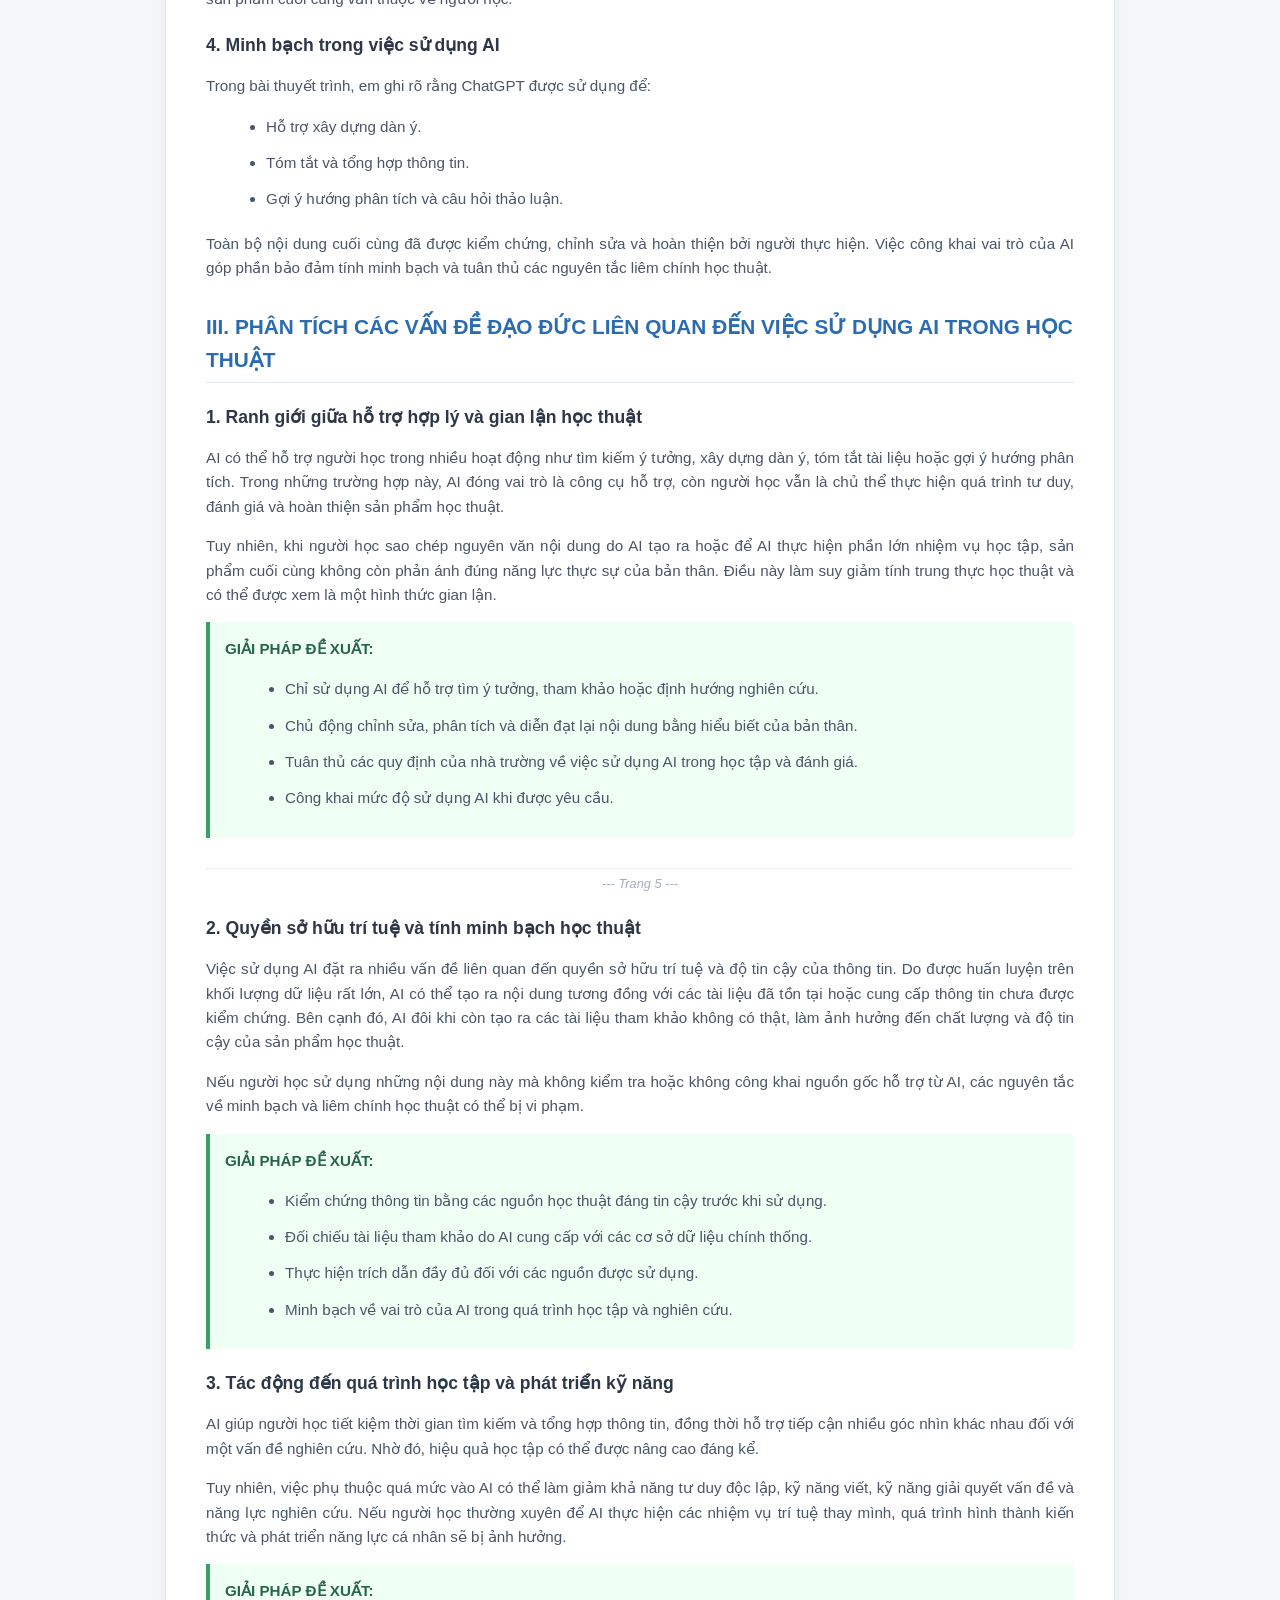
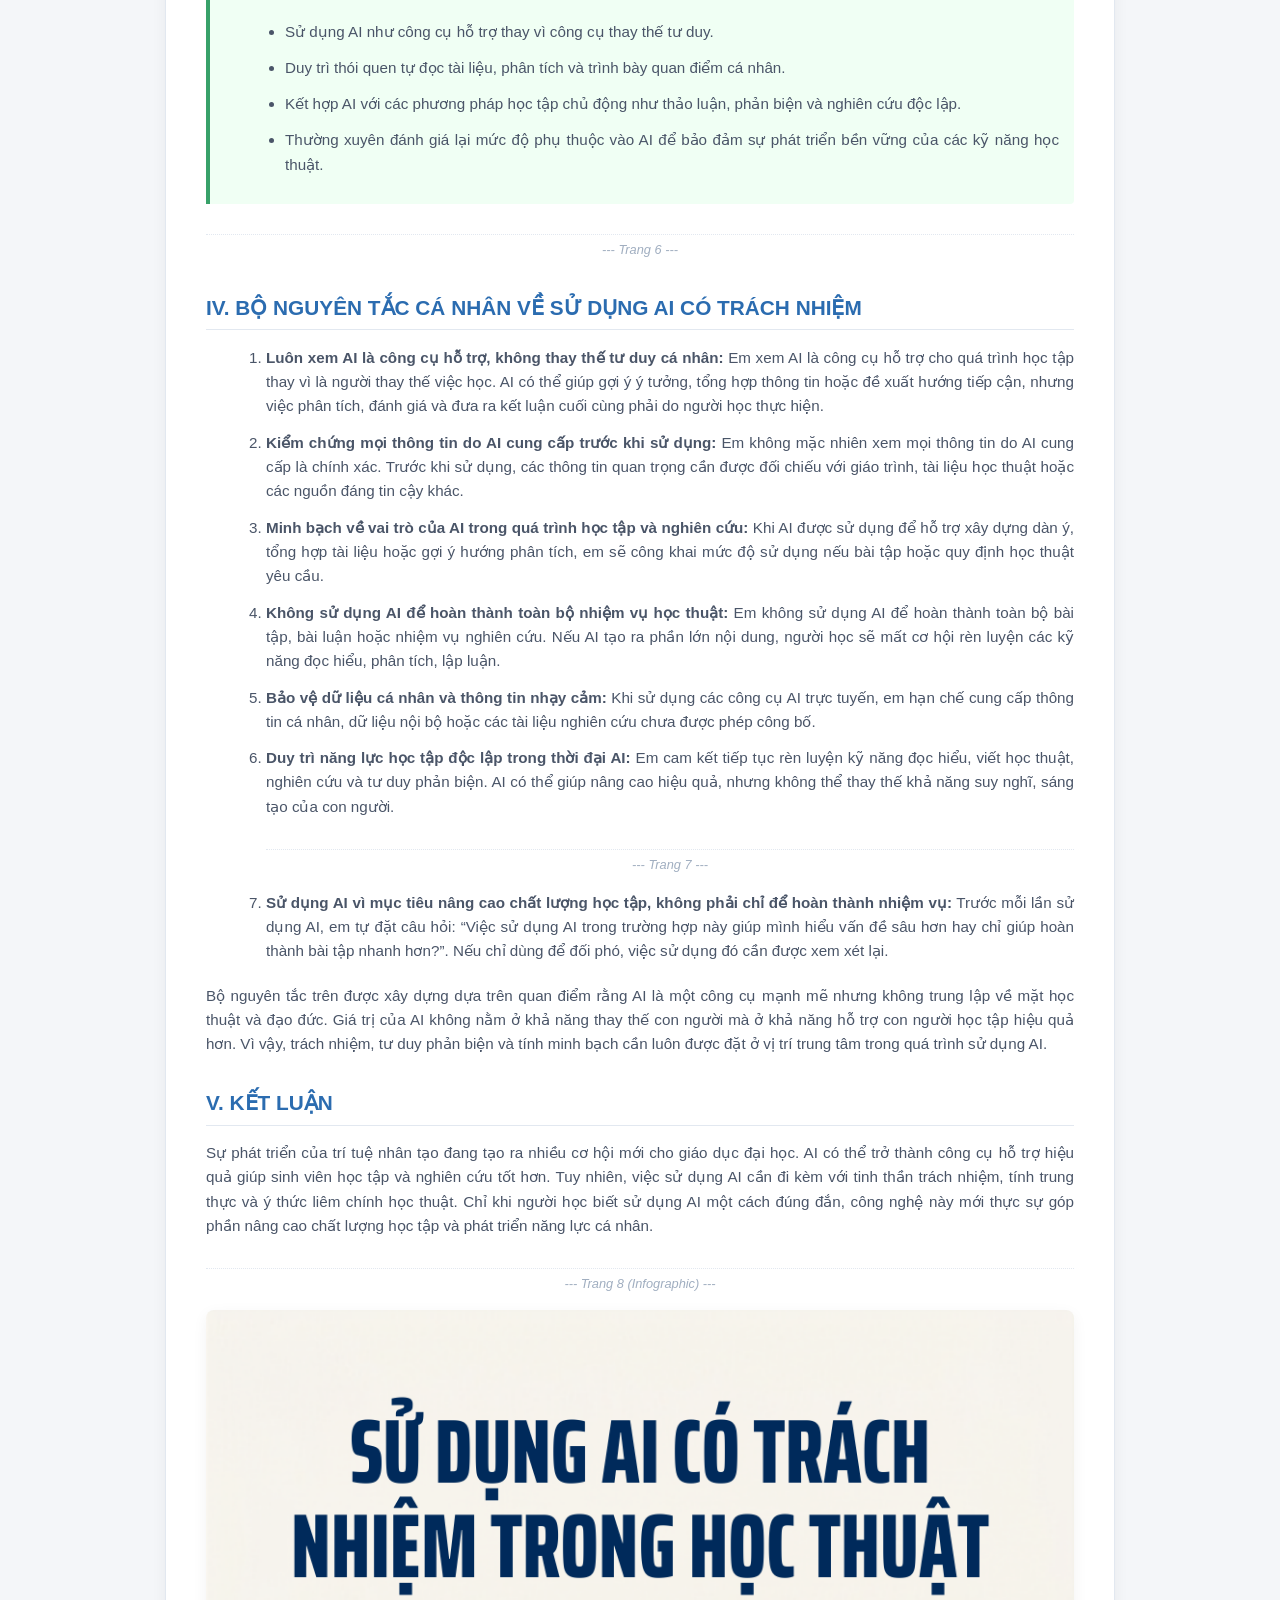
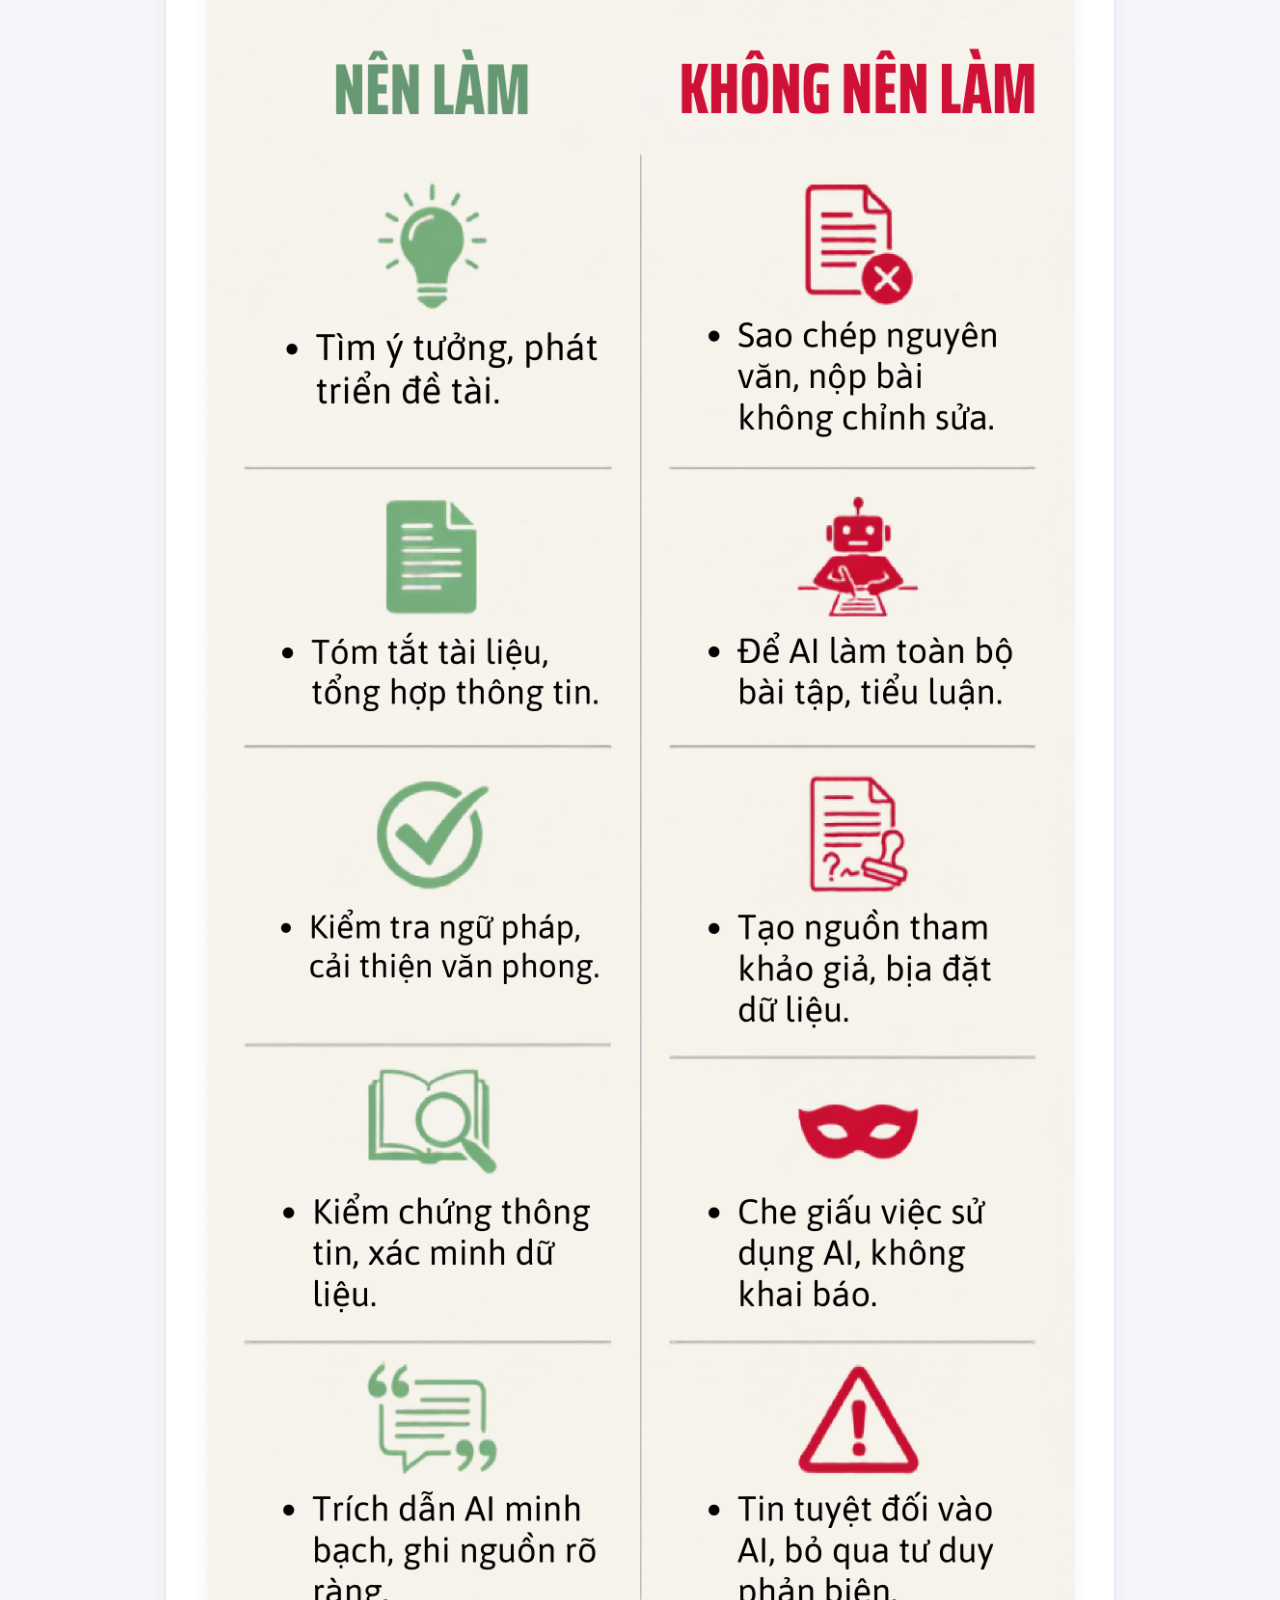
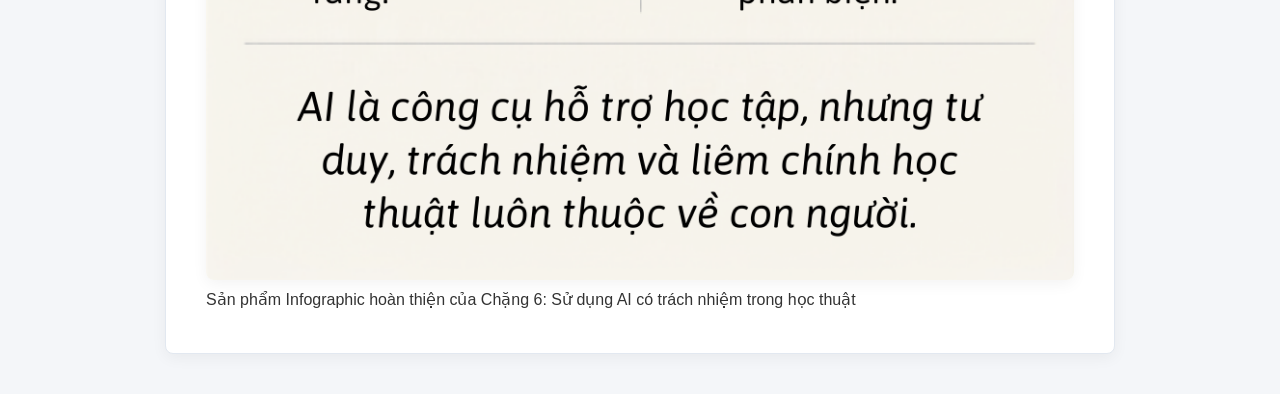
==== commit b77cdb23: "feat: synchronize user edits to git (modified index.html, stage_details.html, css files, and added P" ====
--- a/PortfolioAssets/CHẶNG 6/index.html
+++ b/PortfolioAssets/CHẶNG 6/index.html
@@ -1,368 +1,641 @@
-<!DOCTYPE html>
+<!doctype html>
 <html lang="vi">
-<head>
-    <meta charset="UTF-8">
-    <meta name="viewport" content="width=device-width, initial-scale=1.0">
-    <title>Chặng 6: Báo cáo sử dụng AI có trách nhiệm trong học tập và nghiên cứu</title>
+  <head>
+    <meta charset="UTF-8" />
+    <meta name="viewport" content="width=device-width, initial-scale=1.0" />
+    <title>
+      Chặng 6: Báo cáo sử dụng AI có trách nhiệm trong học tập và nghiên cứu
+    </title>
     <style>
-        body {
-            font-family: 'Segoe UI', Tahoma, Geneva, Verdana, sans-serif;
-            line-height: 1.6;
-            color: #333;
-            max-width: 950px;
-            margin: 0 auto;
-            padding: 40px 20px;
-            background-color: #f4f6f9;
+      body {
+        font-family: "Segoe UI", Tahoma, Geneva, Verdana, sans-serif;
+        line-height: 1.6;
+        color: #333;
+        max-width: 950px;
+        margin: 0 auto;
+        padding: 40px 20px;
+        background-color: #f4f6f9;
+      }
+      .document-container {
+        background-color: #fff;
+        padding: 40px;
+        border-radius: 8px;
+        box-shadow: 0 4px 15px rgba(0, 0, 0, 0.05);
+        border: 1px solid #e2e8f0;
+      }
+      .back-link {
+        display: inline-block;
+        margin-bottom: 20px;
+        color: #3182ce;
+        text-decoration: none;
+        font-weight: 500;
+        transition: color 0.2s;
+      }
+      .back-link:hover {
+        color: #2b6cb0;
+        text-decoration: underline;
+      }
+      h1 {
+        font-size: 1.8rem;
+        color: #1a365d;
+        text-align: center;
+        margin-bottom: 10px;
+        text-transform: uppercase;
+      }
+      .subtitle {
+        text-align: center;
+        font-size: 1.1rem;
+        font-weight: bold;
+        color: #4a5568;
+        margin-bottom: 30px;
+        border-bottom: 2px solid #3182ce;
+        padding-bottom: 15px;
+      }
+      h2 {
+        font-size: 1.3rem;
+        color: #2b6cb0;
+        margin-top: 30px;
+        margin-bottom: 15px;
+        border-bottom: 1px solid #e2e8f0;
+        padding-bottom: 5px;
+      }
+      h3 {
+        font-size: 1.1rem;
+        color: #2d3748;
+        margin-top: 20px;
+        margin-bottom: 10px;
+      }
+      p,
+      li {
+        font-size: 0.95rem;
+        color: #4a5568;
+        margin-bottom: 12px;
+        text-align: justify;
+      }
+      ul,
+      ol {
+        margin-left: 20px;
+        margin-bottom: 20px;
+      }
+      .prompt-box {
+        background-color: #f7fafc;
+        border-left: 4px solid #3182ce;
+        padding: 15px;
+        margin: 15px 0;
+        font-family: Consolas, Monaco, monospace;
+        font-size: 0.9rem;
+        color: #2d3748;
+        border-radius: 0 4px 4px 0;
+      }
+      .solution-box {
+        background-color: #f0fff4;
+        border-left: 4px solid #38a169;
+        padding: 15px;
+        margin: 15px 0;
+        border-radius: 0 4px 4px 0;
+      }
+      .solution-box h4 {
+        margin-top: 0;
+        color: #276749;
+        margin-bottom: 8px;
+        font-size: 0.95rem;
+        text-transform: uppercase;
+      }
+      .solution-box ul {
+        margin-bottom: 0;
+      }
+      .page-break-indicator {
+        text-align: center;
+        font-size: 0.8rem;
+        color: #a0aec0;
+        border-top: 1px dotted #e2e8f0;
+        margin: 30px 0 15px 0;
+        padding-top: 5px;
+        font-style: italic;
+      }
+
+      /* Ethics Infographic styles */
+      .ethics-infographic {
+        background-color: #1a202c;
+        color: #fff;
+        padding: 30px;
+        border-radius: 10px;
+        margin-top: 40px;
+        box-shadow: 0 6px 20px rgba(0, 0, 0, 0.15);
+      }
+      .ethics-title {
+        text-align: center;
+        font-size: 1.5rem;
+        font-weight: bold;
+        color: #edf2f7;
+        margin-bottom: 25px;
+        text-transform: uppercase;
+        border-bottom: 2px solid #4a5568;
+        padding-bottom: 15px;
+        letter-spacing: 0.5px;
+      }
+      .ethics-grid {
+        display: grid;
+        grid-template-columns: 1fr 1fr;
+        gap: 25px;
+        margin-bottom: 25px;
+      }
+      @media (max-width: 768px) {
+        .ethics-grid {
+          grid-template-columns: 1fr;
         }
-        .document-container {
-            background-color: #fff;
-            padding: 40px;
-            border-radius: 8px;
-            box-shadow: 0 4px 15px rgba(0,0,0,0.05);
-            border: 1px solid #e2e8f0;
-        }
-        .back-link {
-            display: inline-block;
-            margin-bottom: 20px;
-            color: #3182ce;
-            text-decoration: none;
-            font-weight: 500;
-            transition: color 0.2s;
-        }
-        .back-link:hover {
-            color: #2b6cb0;
-            text-decoration: underline;
-        }
-        h1 {
-            font-size: 1.8rem;
-            color: #1a365d;
-            text-align: center;
-            margin-bottom: 10px;
-            text-transform: uppercase;
-        }
-        .subtitle {
-            text-align: center;
-            font-size: 1.1rem;
-            font-weight: bold;
-            color: #4a5568;
-            margin-bottom: 30px;
-            border-bottom: 2px solid #3182ce;
-            padding-bottom: 15px;
-        }
-        h2 {
-            font-size: 1.3rem;
-            color: #2b6cb0;
-            margin-top: 30px;
-            margin-bottom: 15px;
-            border-bottom: 1px solid #e2e8f0;
-            padding-bottom: 5px;
-        }
-        h3 {
-            font-size: 1.1rem;
-            color: #2d3748;
-            margin-top: 20px;
-            margin-bottom: 10px;
-        }
-        p, li {
-            font-size: 0.95rem;
-            color: #4a5568;
-            margin-bottom: 12px;
-            text-align: justify;
-        }
-        ul, ol {
-            margin-left: 20px;
-            margin-bottom: 20px;
-        }
-        .prompt-box {
-            background-color: #f7fafc;
-            border-left: 4px solid #3182ce;
-            padding: 15px;
-            margin: 15px 0;
-            font-family: Consolas, Monaco, monospace;
-            font-size: 0.9rem;
-            color: #2d3748;
-            border-radius: 0 4px 4px 0;
-        }
-        .solution-box {
-            background-color: #f0fff4;
-            border-left: 4px solid #38a169;
-            padding: 15px;
-            margin: 15px 0;
-            border-radius: 0 4px 4px 0;
-        }
-        .solution-box h4 {
-            margin-top: 0;
-            color: #276749;
-            margin-bottom: 8px;
-            font-size: 0.95rem;
-            text-transform: uppercase;
-        }
-        .solution-box ul {
-            margin-bottom: 0;
-        }
-        .page-break-indicator {
-            text-align: center;
-            font-size: 0.8rem;
-            color: #a0aec0;
-            border-top: 1px dotted #e2e8f0;
-            margin: 30px 0 15px 0;
-            padding-top: 5px;
-            font-style: italic;
-        }
-        
-        /* Ethics Infographic styles */
-        .ethics-infographic {
-            background-color: #1a202c;
-            color: #fff;
-            padding: 30px;
-            border-radius: 10px;
-            margin-top: 40px;
-            box-shadow: 0 6px 20px rgba(0,0,0,0.15);
-        }
-        .ethics-title {
-            text-align: center;
-            font-size: 1.5rem;
-            font-weight: bold;
-            color: #edf2f7;
-            margin-bottom: 25px;
-            text-transform: uppercase;
-            border-bottom: 2px solid #4a5568;
-            padding-bottom: 15px;
-            letter-spacing: 0.5px;
-        }
-        .ethics-grid {
-            display: grid;
-            grid-template-columns: 1fr 1fr;
-            gap: 25px;
-            margin-bottom: 25px;
-        }
-        @media (max-width: 768px) {
-            .ethics-grid {
-                grid-template-columns: 1fr;
-            }
-        }
-        .ethics-col {
-            padding: 20px;
-            border-radius: 8px;
-            background-color: rgba(255, 255, 255, 0.03);
-        }
-        .ethics-col.do { border: 2px solid #2f855a; }
-        .ethics-col.dont { border: 2px solid #9b2c2c; }
-        
-        .ethics-col h3 {
-            margin-top: 0;
-            text-align: center;
-            text-transform: uppercase;
-            font-size: 1.1rem;
-            margin-bottom: 20px;
-            letter-spacing: 1px;
-        }
-        .ethics-col.do h3 { color: #48bb78; }
-        .ethics-col.dont h3 { color: #f56565; }
-        
-        .ethics-list {
-            list-style: none;
-            padding: 0;
-            margin: 0;
-        }
-        .ethics-item {
-            position: relative;
-            padding-left: 30px;
-            margin-bottom: 15px;
-            font-size: 0.9rem;
-            color: #e2e8f0;
-        }
-        .ethics-item::before {
-            position: absolute;
-            left: 0;
-            top: 2px;
-            font-weight: bold;
-            font-size: 1.1rem;
-        }
-        .ethics-col.do .ethics-item::before {
-            content: "✓";
-            color: #48bb78;
-        }
-        .ethics-col.dont .ethics-item::before {
-            content: "✗";
-            color: #f56565;
-        }
-        .ethics-quote {
-            text-align: center;
-            font-style: italic;
-            font-size: 0.95rem;
-            color: #cbd5e0;
-            background-color: rgba(255,255,255,0.05);
-            padding: 15px;
-            border-radius: 6px;
-            margin-top: 20px;
-            border-left: 4px solid #a0aec0;
-        }
+      }
+      .ethics-col {
+        padding: 20px;
+        border-radius: 8px;
+        background-color: rgba(255, 255, 255, 0.03);
+      }
+      .ethics-col.do {
+        border: 2px solid #2f855a;
+      }
+      .ethics-col.dont {
+        border: 2px solid #9b2c2c;
+      }
+
+      .ethics-col h3 {
+        margin-top: 0;
+        text-align: center;
+        text-transform: uppercase;
+        font-size: 1.1rem;
+        margin-bottom: 20px;
+        letter-spacing: 1px;
+      }
+      .ethics-col.do h3 {
+        color: #48bb78;
+      }
+      .ethics-col.dont h3 {
+        color: #f56565;
+      }
+
+      .ethics-list {
+        list-style: none;
+        padding: 0;
+        margin: 0;
+      }
+      .ethics-item {
+        position: relative;
+        padding-left: 30px;
+        margin-bottom: 15px;
+        font-size: 0.9rem;
+        color: #e2e8f0;
+      }
+      .ethics-item::before {
+        position: absolute;
+        left: 0;
+        top: 2px;
+        font-weight: bold;
+        font-size: 1.1rem;
+      }
+      .ethics-col.do .ethics-item::before {
+        content: "✓";
+        color: #48bb78;
+      }
+      .ethics-col.dont .ethics-item::before {
+        content: "✗";
+        color: #f56565;
+      }
+      .ethics-quote {
+        text-align: center;
+        font-style: italic;
+        font-size: 0.95rem;
+        color: #cbd5e0;
+        background-color: rgba(255, 255, 255, 0.05);
+        padding: 15px;
+        border-radius: 6px;
+        margin-top: 20px;
+        border-left: 4px solid #a0aec0;
+      }
     </style>
-</head>
-<body>
+  </head>
+  <body>
     <a href="../index.html" class="back-link">← Quay lại Trang chủ Portfolio</a>
-    
+
     <div class="document-container">
-        <h1>Báo cáo sử dụng AI có trách nhiệm trong học tập và nghiên cứu</h1>
-        <div class="subtitle">Chặng 6: Liêm chính học thuật và Bộ nguyên tắc ứng xử AI cá nhân</div>
-        
-        <div class="page-break-indicator">--- Trang 1 ---</div>
-        
-        <h2>I. PHÂN TÍCH CHÍNH SÁCH VỀ VIỆC SỬ DỤNG AI TRONG HỌC TẬP VÀ NGHIÊN CỨU</h2>
-        
-        <h3>1. Chính sách và định hướng của Đại học Quốc gia Hà Nội (VNU)</h3>
-        <p>Trong bối cảnh trí tuệ nhân tạo (AI) đang tạo ra những thay đổi mạnh mẽ đối với giáo dục đại học, Đại học Quốc gia Hà Nội (VNU) có định hướng khuyến khích người học và giảng viên khai thác AI như một công cụ hỗ trợ học tập, nghiên cứu và đổi mới sáng tạo. Thay vì hạn chế hay cấm sử dụng AI, VNU hướng tới việc phát triển năng lực số, năng lực AI và ý thức trách nhiệm của người học, bảo đảm việc ứng dụng AI diễn ra hiệu quả, minh bạch và phù hợp với các chuẩn mực đạo đức học thuật.</p>
-        <p>Bên cạnh việc thúc đẩy chuyển đổi số trong đào tạo và nghiên cứu, VNU cũng đặc biệt nhấn mạnh nguyên tắc liêm chính học thuật. Sinh viên và giảng viên phải chịu trách nhiệm đối với sản phẩm học tập, nghiên cứu của mình; các hành vi như đạo văn, giả mạo dữ liệu, trích dẫn nguồn không chính xác hoặc sử dụng công cụ AI để tạo lợi thế học tập không công bằng đều bị xem là vi phạm các chuẩn mực học thuật. AI được xem là công cụ hỗ trợ, không phải là sự thay thế cho tư duy, sáng tạo và trách nhiệm của người học.</p>
-        <p>Định hướng này được cụ thể hóa tại nhiều đơn vị thành viên của VNU. Tiêu biểu, Trường Đại học Khoa học Xã hội và Nhân văn (USSH) đã ban hành <em>Khung năng lực AI dành cho người học</em> với sáu nhóm năng lực cốt lõi gồm: hiểu biết về AI và dữ liệu; tư duy phản biện đối với kết quả do AI tạo ra; đạo đức và trách nhiệm trong sử dụng AI; tư duy lấy con người làm trung tâm; ứng dụng AI trong nghề nghiệp; và thiết kế, phát triển hệ thống AI. Khung năng lực này cho thấy VNU không chỉ chú trọng khả năng sử dụng công nghệ mà còn quan tâm đến các giá trị nhân văn, tư duy phản biện và trách nhiệm xã hội trong kỷ nguyên AI.</p>
-        
-        <h3>2. So sánh với một số trường đại học khác</h3>
-        <p>So với nhiều trường đại học tại Việt Nam, VNU có cách tiếp cận khá tiến bộ. Trong khi một số trường chủ yếu tập trung vào việc kiểm soát đạo văn hoặc hạn chế sử dụng AI trong các bài kiểm tra, VNU hướng tới xây dựng năng lực AI cho sinh viên và khuyến khích sử dụng AI như một công cụ hỗ trợ học tập.</p>
-        <p>Điểm nổi bật của VNU là nhấn mạnh tư duy phản biện và trách nhiệm của người học thay vì chỉ tập trung vào các biện pháp giám sát. Cách tiếp cận này phù hợp với xu hướng giáo dục hiện đại trên thế giới, nơi AI được xem là một phần tất yếu của quá trình học tập và làm việc. Thay vì đặt trọng tâm vào câu hỏi “có được sử dụng AI hay không”, VNU hướng đến việc trang bị cho sinh viên khả năng đánh giá, kiểm chứng và sử dụng AI một cách hiệu quả, từ đó giảm thiểu các rủi ro liên quan đến đạo đức học thuật.</p>
-        
-        <div class="page-break-indicator">--- Trang 2 ---</div>
-
-        <h3>3. Nhận định cá nhân</h3>
-        <p>Theo em, định hướng của VNU là phù hợp với thực tiễn hiện nay. AI có thể giúp sinh viên tìm kiếm thông tin, xây dựng ý tưởng, tóm tắt tài liệu và hỗ trợ nghiên cứu một cách nhanh chóng, hiệu quả. Tuy nhiên, nếu người học phụ thuộc hoàn toàn vào AI thì sẽ làm giảm khả năng tư duy độc lập, kỹ năng nghiên cứu và năng lực giải quyết vấn đề.</p>
-        <p>Do đó, việc kết hợp giữa ứng dụng công nghệ và duy trì liêm chính học thuật là rất cần thiết. AI nên được xem là công cụ hỗ trợ giúp nâng cao hiệu quả học tập thay vì thay thế vai trò của người học. Chỉ khi người học biết sử dụng AI một cách có trách nhiệm, công nghệ này mới thực sự góp phần nâng cao chất lượng giáo dục và phát triển năng lực cá nhân.</p>
-
-        <h2>II. THỰC HIỆN NHIỆM VỤ HỌC TẬP VỚI SỰ HỖ TRỢ CỦA AI</h2>
-        
-        <h3>1. Nhiệm vụ được lựa chọn</h3>
-        <p>Để trải nghiệm việc sử dụng AI trong học tập, em lựa chọn nhiệm vụ chuẩn bị một bài thuyết trình khoảng 10 phút về <strong>Hồ Xuân Hương</strong> cho học phần Văn học Việt Nam. Mục tiêu của việc sử dụng AI là hỗ trợ tìm ý tưởng, xây dựng cấu trúc nội dung và gợi ý hướng phân tích, thay vì để AI thực hiện toàn bộ bài thuyết trình.</p>
-        
-        <h3>2. Quá trình sử dụng AI</h3>
-        <p>Để chuẩn bị bài thuyết trình 10 phút về Hồ Xuân Hương dành cho sinh viên đại học, em đã sử dụng ChatGPT như một công cụ hỗ trợ trong quá trình xây dựng nội dung, phân tích và hoàn thiện bài trình bày.</p>
-        
-        <p><strong>Bước 1. Xây dựng cấu trúc bài thuyết trình</strong></p>
-        <div class="prompt-box">
-            Prompt: “Tôi cần chuẩn bị một bài thuyết trình 10 phút về Hồ Xuân Hương cho sinh viên đại học. Hãy đề xuất cấu trúc bài thuyết trình hợp lý, đảm bảo vừa có kiến thức cơ bản vừa có nội dung phân tích.”
-        </div>
-        <p><em>Kết quả từ AI:</em> Giới thiệu ➔ Tiểu sử tác giả ➔ Sự nghiệp sáng tác ➔ Đặc điểm nghệ thuật ➔ Giá trị nhân văn ➔ Kết luận.</p>
-        <p><em>Đánh giá và điều chỉnh:</em> Cấu trúc do AI đề xuất tương đối đầy đủ và logic. Tuy nhiên, nội dung chưa làm nổi bật vai trò của Hồ Xuân Hương như một tiếng nói nữ quyền tiêu biểu trong văn học trung đại. Vì vậy, em đã bổ sung phần phân tích về tư tưởng phản kháng xã hội phong kiến và sự khẳng định giá trị của người phụ nữ trong thơ bà.</p>
-        
-        <div class="page-break-indicator">--- Trang 3 ---</div>
-
-        <p><strong>Bước 2. Thu thập và tổng hợp thông tin nền</strong></p>
-        <div class="prompt-box">
-            Prompt: “Hãy tóm tắt tiểu sử Hồ Xuân Hương và những đóng góp nổi bật của bà đối với văn học Việt Nam trong khoảng 300 từ.”
-        </div>
-        <p><em>Kết quả từ AI:</em> Giới thiệu khái quát về cuộc đời Hồ Xuân Hương; Danh hiệu “Bà chúa thơ Nôm”; Đóng góp đối với sự phát triển của thơ Nôm; Giá trị nhân văn và tiếng nói bênh vực người phụ nữ.</p>
-        <p><em>Đánh giá và điều chỉnh:</em> Một số thông tin còn mang tính khái quát và chưa có nguồn dẫn cụ thể. Do đó, em đã đối chiếu với giáo trình Văn học Việt Nam trung đại, tài liệu học phần và các công trình nghiên cứu liên quan để kiểm chứng trước khi sử dụng.</p>
-        
-        <p><strong>Bước 3. Phân tích nội dung chuyên sâu</strong></p>
-        <div class="prompt-box">
-            Prompt: “Vì sao Hồ Xuân Hương được xem là tiếng nói nữ quyền tiêu biểu trong văn học trung đại Việt Nam? Hãy phân tích bằng các dẫn chứng từ tác phẩm.”
-        </div>
-        <p><em>Kết quả từ AI:</em> Đồng cảm với thân phận người phụ nữ; Phê phán những bất công trong xã hội phong kiến; Thể hiện khát vọng hạnh phúc và tự do cá nhân.</p>
-        <p><em>Đánh giá và điều chỉnh:</em> AI cung cấp nhiều gợi ý hữu ích cho việc xây dựng luận điểm. Từ các gợi ý này, em đã bổ sung dẫn chứng từ các tác phẩm <em>Bánh trôi nước, Tự tình II</em> và <em>Mời trầu</em> nhằm tăng tính thuyết phục cho phần phân tích.</p>
-        
-        <p><strong>Bước 4. Thiết kế hoạt động tương tác</strong></p>
-        <div class="prompt-box">
-            Prompt: “Hãy đề xuất 5 câu hỏi thảo luận dành cho sinh viên sau khi nghe thuyết trình về Hồ Xuân Hương.”
-        </div>
-        <p><em>Kết quả từ AI:</em> AI gợi ý một số câu hỏi mở có khả năng kích thích thảo luận, chẳng hạn như: Hồ Xuân Hương có phải là nhà thơ nữ quyền đầu tiên của Việt Nam không? Những giá trị nào trong thơ Hồ Xuân Hương vẫn còn ý nghĩa trong xã hội hiện đại?</p>
-        <p><em>Đánh giá và điều chỉnh:</em> Em đã lựa chọn và chỉnh sửa những câu hỏi phù hợp nhất nhằm tăng tính tương tác và khuyến khích người nghe liên hệ với thực tiễn hiện nay.</p>
-        
-        <div class="page-break-indicator">--- Trang 4 ---</div>
-
-        <h3>3. Đánh giá và tích hợp kết quả từ AI</h3>
-        <p>Qua quá trình sử dụng, em nhận thấy AI mang lại nhiều lợi ích trong việc hỗ trợ học tập:</p>
+      <h1>Báo cáo sử dụng AI có trách nhiệm trong học tập và nghiên cứu</h1>
+      <div class="subtitle">
+        Liêm chính học thuật và Bộ nguyên tắc ứng xử AI cá nhân
+      </div>
+
+      <div class="page-break-indicator">--- Trang 1 ---</div>
+
+      <h2>
+        I. PHÂN TÍCH CHÍNH SÁCH VỀ VIỆC SỬ DỤNG AI TRONG HỌC TẬP VÀ NGHIÊN CỨU
+      </h2>
+
+      <h3>1. Chính sách và định hướng của Đại học Quốc gia Hà Nội (VNU)</h3>
+      <p>
+        Trong bối cảnh trí tuệ nhân tạo (AI) đang tạo ra những thay đổi mạnh mẽ
+        đối với giáo dục đại học, Đại học Quốc gia Hà Nội (VNU) có định hướng
+        khuyến khích người học và giảng viên khai thác AI như một công cụ hỗ trợ
+        học tập, nghiên cứu và đổi mới sáng tạo. Thay vì hạn chế hay cấm sử dụng
+        AI, VNU hướng tới việc phát triển năng lực số, năng lực AI và ý thức
+        trách nhiệm của người học, bảo đảm việc ứng dụng AI diễn ra hiệu quả,
+        minh bạch và phù hợp với các chuẩn mực đạo đức học thuật.
+      </p>
+      <p>
+        Bên cạnh việc thúc đẩy chuyển đổi số trong đào tạo và nghiên cứu, VNU
+        cũng đặc biệt nhấn mạnh nguyên tắc liêm chính học thuật. Sinh viên và
+        giảng viên phải chịu trách nhiệm đối với sản phẩm học tập, nghiên cứu
+        của mình; các hành vi như đạo văn, giả mạo dữ liệu, trích dẫn nguồn
+        không chính xác hoặc sử dụng công cụ AI để tạo lợi thế học tập không
+        công bằng đều bị xem là vi phạm các chuẩn mực học thuật. AI được xem là
+        công cụ hỗ trợ, không phải là sự thay thế cho tư duy, sáng tạo và trách
+        nhiệm của người học.
+      </p>
+      <p>
+        Định hướng này được cụ thể hóa tại nhiều đơn vị thành viên của VNU. Tiêu
+        biểu, Trường Đại học Khoa học Xã hội và Nhân văn (USSH) đã ban hành
+        <em>Khung năng lực AI dành cho người học</em> với sáu nhóm năng lực cốt
+        lõi gồm: hiểu biết về AI và dữ liệu; tư duy phản biện đối với kết quả do
+        AI tạo ra; đạo đức và trách nhiệm trong sử dụng AI; tư duy lấy con người
+        làm trung tâm; ứng dụng AI trong nghề nghiệp; và thiết kế, phát triển hệ
+        thống AI. Khung năng lực này cho thấy VNU không chỉ chú trọng khả năng
+        sử dụng công nghệ mà còn quan tâm đến các giá trị nhân văn, tư duy phản
+        biện và trách nhiệm xã hội trong kỷ nguyên AI.
+      </p>
+
+      <h3>2. So sánh với một số trường đại học khác</h3>
+      <p>
+        So với nhiều trường đại học tại Việt Nam, VNU có cách tiếp cận khá tiến
+        bộ. Trong khi một số trường chủ yếu tập trung vào việc kiểm soát đạo văn
+        hoặc hạn chế sử dụng AI trong các bài kiểm tra, VNU hướng tới xây dựng
+        năng lực AI cho sinh viên và khuyến khích sử dụng AI như một công cụ hỗ
+        trợ học tập.
+      </p>
+      <p>
+        Điểm nổi bật của VNU là nhấn mạnh tư duy phản biện và trách nhiệm của
+        người học thay vì chỉ tập trung vào các biện pháp giám sát. Cách tiếp
+        cận này phù hợp với xu hướng giáo dục hiện đại trên thế giới, nơi AI
+        được xem là một phần tất yếu của quá trình học tập và làm việc. Thay vì
+        đặt trọng tâm vào câu hỏi “có được sử dụng AI hay không”, VNU hướng đến
+        việc trang bị cho sinh viên khả năng đánh giá, kiểm chứng và sử dụng AI
+        một cách hiệu quả, từ đó giảm thiểu các rủi ro liên quan đến đạo đức học
+        thuật.
+      </p>
+
+      <div class="page-break-indicator">--- Trang 2 ---</div>
+
+      <h3>3. Nhận định cá nhân</h3>
+      <p>
+        Theo em, định hướng của VNU là phù hợp với thực tiễn hiện nay. AI có thể
+        giúp sinh viên tìm kiếm thông tin, xây dựng ý tưởng, tóm tắt tài liệu và
+        hỗ trợ nghiên cứu một cách nhanh chóng, hiệu quả. Tuy nhiên, nếu người
+        học phụ thuộc hoàn toàn vào AI thì sẽ làm giảm khả năng tư duy độc lập,
+        kỹ năng nghiên cứu và năng lực giải quyết vấn đề.
+      </p>
+      <p>
+        Do đó, việc kết hợp giữa ứng dụng công nghệ và duy trì liêm chính học
+        thuật là rất cần thiết. AI nên được xem là công cụ hỗ trợ giúp nâng cao
+        hiệu quả học tập thay vì thay thế vai trò của người học. Chỉ khi người
+        học biết sử dụng AI một cách có trách nhiệm, công nghệ này mới thực sự
+        góp phần nâng cao chất lượng giáo dục và phát triển năng lực cá nhân.
+      </p>
+
+      <h2>II. THỰC HIỆN NHIỆM VỤ HỌC TẬP VỚI SỰ HỖ TRỢ CỦA AI</h2>
+
+      <h3>1. Nhiệm vụ được lựa chọn</h3>
+      <p>
+        Để trải nghiệm việc sử dụng AI trong học tập, em lựa chọn nhiệm vụ chuẩn
+        bị một bài thuyết trình khoảng 10 phút về
+        <strong>Hồ Xuân Hương</strong> cho học phần Văn học Việt Nam. Mục tiêu
+        của việc sử dụng AI là hỗ trợ tìm ý tưởng, xây dựng cấu trúc nội dung và
+        gợi ý hướng phân tích, thay vì để AI thực hiện toàn bộ bài thuyết trình.
+      </p>
+
+      <h3>2. Quá trình sử dụng AI</h3>
+      <p>
+        Để chuẩn bị bài thuyết trình 10 phút về Hồ Xuân Hương dành cho sinh viên
+        đại học, em đã sử dụng ChatGPT như một công cụ hỗ trợ trong quá trình
+        xây dựng nội dung, phân tích và hoàn thiện bài trình bày.
+      </p>
+
+      <p><strong>Bước 1. Xây dựng cấu trúc bài thuyết trình</strong></p>
+      <div class="prompt-box">
+        Prompt: “Tôi cần chuẩn bị một bài thuyết trình 10 phút về Hồ Xuân Hương
+        cho sinh viên đại học. Hãy đề xuất cấu trúc bài thuyết trình hợp lý, đảm
+        bảo vừa có kiến thức cơ bản vừa có nội dung phân tích.”
+      </div>
+      <p>
+        <em>Kết quả từ AI:</em> Giới thiệu ➔ Tiểu sử tác giả ➔ Sự nghiệp sáng
+        tác ➔ Đặc điểm nghệ thuật ➔ Giá trị nhân văn ➔ Kết luận.
+      </p>
+      <p>
+        <em>Đánh giá và điều chỉnh:</em> Cấu trúc do AI đề xuất tương đối đầy đủ
+        và logic. Tuy nhiên, nội dung chưa làm nổi bật vai trò của Hồ Xuân Hương
+        như một tiếng nói nữ quyền tiêu biểu trong văn học trung đại. Vì vậy, em
+        đã bổ sung phần phân tích về tư tưởng phản kháng xã hội phong kiến và sự
+        khẳng định giá trị của người phụ nữ trong thơ bà.
+      </p>
+
+      <div class="page-break-indicator">--- Trang 3 ---</div>
+
+      <p><strong>Bước 2. Thu thập và tổng hợp thông tin nền</strong></p>
+      <div class="prompt-box">
+        Prompt: “Hãy tóm tắt tiểu sử Hồ Xuân Hương và những đóng góp nổi bật của
+        bà đối với văn học Việt Nam trong khoảng 300 từ.”
+      </div>
+      <p>
+        <em>Kết quả từ AI:</em> Giới thiệu khái quát về cuộc đời Hồ Xuân Hương;
+        Danh hiệu “Bà chúa thơ Nôm”; Đóng góp đối với sự phát triển của thơ Nôm;
+        Giá trị nhân văn và tiếng nói bênh vực người phụ nữ.
+      </p>
+      <p>
+        <em>Đánh giá và điều chỉnh:</em> Một số thông tin còn mang tính khái
+        quát và chưa có nguồn dẫn cụ thể. Do đó, em đã đối chiếu với giáo trình
+        Văn học Việt Nam trung đại, tài liệu học phần và các công trình nghiên
+        cứu liên quan để kiểm chứng trước khi sử dụng.
+      </p>
+
+      <p><strong>Bước 3. Phân tích nội dung chuyên sâu</strong></p>
+      <div class="prompt-box">
+        Prompt: “Vì sao Hồ Xuân Hương được xem là tiếng nói nữ quyền tiêu biểu
+        trong văn học trung đại Việt Nam? Hãy phân tích bằng các dẫn chứng từ
+        tác phẩm.”
+      </div>
+      <p>
+        <em>Kết quả từ AI:</em> Đồng cảm với thân phận người phụ nữ; Phê phán
+        những bất công trong xã hội phong kiến; Thể hiện khát vọng hạnh phúc và
+        tự do cá nhân.
+      </p>
+      <p>
+        <em>Đánh giá và điều chỉnh:</em> AI cung cấp nhiều gợi ý hữu ích cho
+        việc xây dựng luận điểm. Từ các gợi ý này, em đã bổ sung dẫn chứng từ
+        các tác phẩm <em>Bánh trôi nước, Tự tình II</em> và
+        <em>Mời trầu</em> nhằm tăng tính thuyết phục cho phần phân tích.
+      </p>
+
+      <p><strong>Bước 4. Thiết kế hoạt động tương tác</strong></p>
+      <div class="prompt-box">
+        Prompt: “Hãy đề xuất 5 câu hỏi thảo luận dành cho sinh viên sau khi nghe
+        thuyết trình về Hồ Xuân Hương.”
+      </div>
+      <p>
+        <em>Kết quả từ AI:</em> AI gợi ý một số câu hỏi mở có khả năng kích
+        thích thảo luận, chẳng hạn như: Hồ Xuân Hương có phải là nhà thơ nữ
+        quyền đầu tiên của Việt Nam không? Những giá trị nào trong thơ Hồ Xuân
+        Hương vẫn còn ý nghĩa trong xã hội hiện đại?
+      </p>
+      <p>
+        <em>Đánh giá và điều chỉnh:</em> Em đã lựa chọn và chỉnh sửa những câu
+        hỏi phù hợp nhất nhằm tăng tính tương tác và khuyến khích người nghe
+        liên hệ với thực tiễn hiện nay.
+      </p>
+
+      <div class="page-break-indicator">--- Trang 4 ---</div>
+
+      <h3>3. Đánh giá và tích hợp kết quả từ AI</h3>
+      <p>
+        Qua quá trình sử dụng, em nhận thấy AI mang lại nhiều lợi ích trong việc
+        hỗ trợ học tập:
+      </p>
+      <ul>
+        <li>Tiết kiệm thời gian tìm kiếm và tổng hợp thông tin.</li>
+        <li>Hỗ trợ xây dựng cấu trúc bài trình bày một cách logic.</li>
+        <li>Gợi mở các hướng phân tích và ý tưởng thảo luận.</li>
+      </ul>
+      <p>
+        Tuy nhiên, nội dung do AI tạo ra không phải lúc nào cũng đầy đủ hoặc
+        hoàn toàn chính xác. Vì vậy, em đã thực hiện các bước kiểm chứng, đối
+        chiếu với tài liệu học thuật, bổ sung dẫn chứng và chỉnh sửa bằng văn
+        phong của bản thân trước khi đưa vào bài thuyết trình. Như vậy, AI đóng
+        vai trò là công cụ hỗ trợ trong quá trình học tập, còn việc lựa chọn,
+        đánh giá và hoàn thiện sản phẩm cuối cùng vẫn thuộc về người học.
+      </p>
+
+      <h3>4. Minh bạch trong việc sử dụng AI</h3>
+      <p>Trong bài thuyết trình, em ghi rõ rằng ChatGPT được sử dụng để:</p>
+      <ul>
+        <li>Hỗ trợ xây dựng dàn ý.</li>
+        <li>Tóm tắt và tổng hợp thông tin.</li>
+        <li>Gợi ý hướng phân tích và câu hỏi thảo luận.</li>
+      </ul>
+      <p>
+        Toàn bộ nội dung cuối cùng đã được kiểm chứng, chỉnh sửa và hoàn thiện
+        bởi người thực hiện. Việc công khai vai trò của AI góp phần bảo đảm tính
+        minh bạch và tuân thủ các nguyên tắc liêm chính học thuật.
+      </p>
+
+      <h2>
+        III. PHÂN TÍCH CÁC VẤN ĐỀ ĐẠO ĐỨC LIÊN QUAN ĐẾN VIỆC SỬ DỤNG AI TRONG
+        HỌC THUẬT
+      </h2>
+
+      <h3>1. Ranh giới giữa hỗ trợ hợp lý và gian lận học thuật</h3>
+      <p>
+        AI có thể hỗ trợ người học trong nhiều hoạt động như tìm kiếm ý tưởng,
+        xây dựng dàn ý, tóm tắt tài liệu hoặc gợi ý hướng phân tích. Trong những
+        trường hợp này, AI đóng vai trò là công cụ hỗ trợ, còn người học vẫn là
+        chủ thể thực hiện quá trình tư duy, đánh giá và hoàn thiện sản phẩm học
+        thuật.
+      </p>
+      <p>
+        Tuy nhiên, khi người học sao chép nguyên văn nội dung do AI tạo ra hoặc
+        để AI thực hiện phần lớn nhiệm vụ học tập, sản phẩm cuối cùng không còn
+        phản ánh đúng năng lực thực sự của bản thân. Điều này làm suy giảm tính
+        trung thực học thuật và có thể được xem là một hình thức gian lận.
+      </p>
+
+      <div class="solution-box">
+        <h4>Giải pháp đề xuất:</h4>
         <ul>
-            <li>Tiết kiệm thời gian tìm kiếm và tổng hợp thông tin.</li>
-            <li>Hỗ trợ xây dựng cấu trúc bài trình bày một cách logic.</li>
-            <li>Gợi mở các hướng phân tích và ý tưởng thảo luận.</li>
+          <li>
+            Chỉ sử dụng AI để hỗ trợ tìm ý tưởng, tham khảo hoặc định hướng
+            nghiên cứu.
+          </li>
+          <li>
+            Chủ động chỉnh sửa, phân tích và diễn đạt lại nội dung bằng hiểu
+            biết của bản thân.
+          </li>
+          <li>
+            Tuân thủ các quy định của nhà trường về việc sử dụng AI trong học
+            tập và đánh giá.
+          </li>
+          <li>Công khai mức độ sử dụng AI khi được yêu cầu.</li>
         </ul>
-        <p>Tuy nhiên, nội dung do AI tạo ra không phải lúc nào cũng đầy đủ hoặc hoàn toàn chính xác. Vì vậy, em đã thực hiện các bước kiểm chứng, đối chiếu với tài liệu học thuật, bổ sung dẫn chứng và chỉnh sửa bằng văn phong của bản thân trước khi đưa vào bài thuyết trình. Như vậy, AI đóng vai trò là công cụ hỗ trợ trong quá trình học tập, còn việc lựa chọn, đánh giá và hoàn thiện sản phẩm cuối cùng vẫn thuộc về người học.</p>
-        
-        <h3>4. Minh bạch trong việc sử dụng AI</h3>
-        <p>Trong bài thuyết trình, em ghi rõ rằng ChatGPT được sử dụng để:</p>
+      </div>
+
+      <div class="page-break-indicator">--- Trang 5 ---</div>
+
+      <h3>2. Quyền sở hữu trí tuệ và tính minh bạch học thuật</h3>
+      <p>
+        Việc sử dụng AI đặt ra nhiều vấn đề liên quan đến quyền sở hữu trí tuệ
+        và độ tin cậy của thông tin. Do được huấn luyện trên khối lượng dữ liệu
+        rất lớn, AI có thể tạo ra nội dung tương đồng với các tài liệu đã tồn
+        tại hoặc cung cấp thông tin chưa được kiểm chứng. Bên cạnh đó, AI đôi
+        khi còn tạo ra các tài liệu tham khảo không có thật, làm ảnh hưởng đến
+        chất lượng và độ tin cậy của sản phẩm học thuật.
+      </p>
+      <p>
+        Nếu người học sử dụng những nội dung này mà không kiểm tra hoặc không
+        công khai nguồn gốc hỗ trợ từ AI, các nguyên tắc về minh bạch và liêm
+        chính học thuật có thể bị vi phạm.
+      </p>
+
+      <div class="solution-box">
+        <h4>Giải pháp đề xuất:</h4>
         <ul>
-            <li>Hỗ trợ xây dựng dàn ý.</li>
-            <li>Tóm tắt và tổng hợp thông tin.</li>
-            <li>Gợi ý hướng phân tích và câu hỏi thảo luận.</li>
+          <li>
+            Kiểm chứng thông tin bằng các nguồn học thuật đáng tin cậy trước khi
+            sử dụng.
+          </li>
+          <li>
+            Đối chiếu tài liệu tham khảo do AI cung cấp với các cơ sở dữ liệu
+            chính thống.
+          </li>
+          <li>Thực hiện trích dẫn đầy đủ đối với các nguồn được sử dụng.</li>
+          <li>
+            Minh bạch về vai trò của AI trong quá trình học tập và nghiên cứu.
+          </li>
         </ul>
-        <p>Toàn bộ nội dung cuối cùng đã được kiểm chứng, chỉnh sửa và hoàn thiện bởi người thực hiện. Việc công khai vai trò của AI góp phần bảo đảm tính minh bạch và tuân thủ các nguyên tắc liêm chính học thuật.</p>
-
-        <h2>III. PHÂN TÍCH CÁC VẤN ĐỀ ĐẠO ĐỨC LIÊN QUAN ĐẾN VIỆC SỬ DỤNG AI TRONG HỌC THUẬT</h2>
-        
-        <h3>1. Ranh giới giữa hỗ trợ hợp lý và gian lận học thuật</h3>
-        <p>AI có thể hỗ trợ người học trong nhiều hoạt động như tìm kiếm ý tưởng, xây dựng dàn ý, tóm tắt tài liệu hoặc gợi ý hướng phân tích. Trong những trường hợp này, AI đóng vai trò là công cụ hỗ trợ, còn người học vẫn là chủ thể thực hiện quá trình tư duy, đánh giá và hoàn thiện sản phẩm học thuật.</p>
-        <p>Tuy nhiên, khi người học sao chép nguyên văn nội dung do AI tạo ra hoặc để AI thực hiện phần lớn nhiệm vụ học tập, sản phẩm cuối cùng không còn phản ánh đúng năng lực thực sự của bản thân. Điều này làm suy giảm tính trung thực học thuật và có thể được xem là một hình thức gian lận.</p>
-        
-        <div class="solution-box">
-            <h4>Giải pháp đề xuất:</h4>
-            <ul>
-                <li>Chỉ sử dụng AI để hỗ trợ tìm ý tưởng, tham khảo hoặc định hướng nghiên cứu.</li>
-                <li>Chủ động chỉnh sửa, phân tích và diễn đạt lại nội dung bằng hiểu biết của bản thân.</li>
-                <li>Tuân thủ các quy định của nhà trường về việc sử dụng AI trong học tập và đánh giá.</li>
-                <li>Công khai mức độ sử dụng AI khi được yêu cầu.</li>
-            </ul>
-        </div>
-
-        <div class="page-break-indicator">--- Trang 5 ---</div>
-
-        <h3>2. Quyền sở hữu trí tuệ và tính minh bạch học thuật</h3>
-        <p>Việc sử dụng AI đặt ra nhiều vấn đề liên quan đến quyền sở hữu trí tuệ và độ tin cậy của thông tin. Do được huấn luyện trên khối lượng dữ liệu rất lớn, AI có thể tạo ra nội dung tương đồng với các tài liệu đã tồn tại hoặc cung cấp thông tin chưa được kiểm chứng. Bên cạnh đó, AI đôi khi còn tạo ra các tài liệu tham khảo không có thật, làm ảnh hưởng đến chất lượng và độ tin cậy của sản phẩm học thuật.</p>
-        <p>Nếu người học sử dụng những nội dung này mà không kiểm tra hoặc không công khai nguồn gốc hỗ trợ từ AI, các nguyên tắc về minh bạch và liêm chính học thuật có thể bị vi phạm.</p>
-        
-        <div class="solution-box">
-            <h4>Giải pháp đề xuất:</h4>
-            <ul>
-                <li>Kiểm chứng thông tin bằng các nguồn học thuật đáng tin cậy trước khi sử dụng.</li>
-                <li>Đối chiếu tài liệu tham khảo do AI cung cấp với các cơ sở dữ liệu chính thống.</li>
-                <li>Thực hiện trích dẫn đầy đủ đối với các nguồn được sử dụng.</li>
-                <li>Minh bạch về vai trò của AI trong quá trình học tập và nghiên cứu.</li>
-            </ul>
-        </div>
-
-        <h3>3. Tác động đến quá trình học tập và phát triển kỹ năng</h3>
-        <p>AI giúp người học tiết kiệm thời gian tìm kiếm và tổng hợp thông tin, đồng thời hỗ trợ tiếp cận nhiều góc nhìn khác nhau đối với một vấn đề nghiên cứu. Nhờ đó, hiệu quả học tập có thể được nâng cao đáng kể.</p>
-        <p>Tuy nhiên, việc phụ thuộc quá mức vào AI có thể làm giảm khả năng tư duy độc lập, kỹ năng viết, kỹ năng giải quyết vấn đề và năng lực nghiên cứu. Nếu người học thường xuyên để AI thực hiện các nhiệm vụ trí tuệ thay mình, quá trình hình thành kiến thức và phát triển năng lực cá nhân sẽ bị ảnh hưởng.</p>
-        
-        <div class="solution-box">
-            <h4>Giải pháp đề xuất:</h4>
-            <ul>
-                <li>Sử dụng AI như công cụ hỗ trợ thay vì công cụ thay thế tư duy.</li>
-                <li>Duy trì thói quen tự đọc tài liệu, phân tích và trình bày quan điểm cá nhân.</li>
-                <li>Kết hợp AI với các phương pháp học tập chủ động như thảo luận, phản biện và nghiên cứu độc lập.</li>
-                <li>Thường xuyên đánh giá lại mức độ phụ thuộc vào AI để bảo đảm sự phát triển bền vững của các kỹ năng học thuật.</li>
-            </ul>
-        </div>
-
-        <div class="page-break-indicator">--- Trang 6 ---</div>
-
-        <h2>IV. BỘ NGUYÊN TẮC CÁ NHÂN VỀ SỬ DỤNG AI CÓ TRÁCH NHIỆM</h2>
-        <ol>
-            <li><strong>Luôn xem AI là công cụ hỗ trợ, không thay thế tư duy cá nhân:</strong> Em xem AI là công cụ hỗ trợ cho quá trình học tập thay vì là người thay thế việc học. AI có thể giúp gợi ý ý tưởng, tổng hợp thông tin hoặc đề xuất hướng tiếp cận, nhưng việc phân tích, đánh giá và đưa ra kết luận cuối cùng phải do người học thực hiện.</li>
-            <li><strong>Kiểm chứng mọi thông tin do AI cung cấp trước khi sử dụng:</strong> Em không mặc nhiên xem mọi thông tin do AI cung cấp là chính xác. Trước khi sử dụng, các thông tin quan trọng cần được đối chiếu với giáo trình, tài liệu học thuật hoặc các nguồn đáng tin cậy khác.</li>
-            <li><strong>Minh bạch về vai trò của AI trong quá trình học tập và nghiên cứu:</strong> Khi AI được sử dụng để hỗ trợ xây dựng dàn ý, tổng hợp tài liệu hoặc gợi ý hướng phân tích, em sẽ công khai mức độ sử dụng nếu bài tập hoặc quy định học thuật yêu cầu.</li>
-            <li><strong>Không sử dụng AI để hoàn thành toàn bộ nhiệm vụ học thuật:</strong> Em không sử dụng AI để hoàn thành toàn bộ bài tập, bài luận hoặc nhiệm vụ nghiên cứu. Nếu AI tạo ra phần lớn nội dung, người học sẽ mất cơ hội rèn luyện các kỹ năng đọc hiểu, phân tích, lập luận.</li>
-            <li><strong>Bảo vệ dữ liệu cá nhân và thông tin nhạy cảm:</strong> Khi sử dụng các công cụ AI trực tuyến, em hạn chế cung cấp thông tin cá nhân, dữ liệu nội bộ hoặc các tài liệu nghiên cứu chưa được phép công bố.</li>
-            <li><strong>Duy trì năng lực học tập độc lập trong thời đại AI:</strong> Em cam kết tiếp tục rèn luyện kỹ năng đọc hiểu, viết học thuật, nghiên cứu và tư duy phản biện. AI có thể giúp nâng cao hiệu quả, nhưng không thể thay thế khả năng suy nghĩ, sáng tạo của con người.</li>
-            <div class="page-break-indicator">--- Trang 7 ---</div>
-            <li><strong>Sử dụng AI vì mục tiêu nâng cao chất lượng học tập, không phải chỉ để hoàn thành nhiệm vụ:</strong> Trước mỗi lần sử dụng AI, em tự đặt câu hỏi: “Việc sử dụng AI trong trường hợp này giúp mình hiểu vấn đề sâu hơn hay chỉ giúp hoàn thành bài tập nhanh hơn?”. Nếu chỉ dùng để đối phó, việc sử dụng đó cần được xem xét lại.</li>
-        </ol>
-        <p>Bộ nguyên tắc trên được xây dựng dựa trên quan điểm rằng AI là một công cụ mạnh mẽ nhưng không trung lập về mặt học thuật và đạo đức. Giá trị của AI không nằm ở khả năng thay thế con người mà ở khả năng hỗ trợ con người học tập hiệu quả hơn. Vì vậy, trách nhiệm, tư duy phản biện và tính minh bạch cần luôn được đặt ở vị trí trung tâm trong quá trình sử dụng AI.</p>
-
-        <h2>V. KẾT LUẬN</h2>
-        <p>Sự phát triển của trí tuệ nhân tạo đang tạo ra nhiều cơ hội mới cho giáo dục đại học. AI có thể trở thành công cụ hỗ trợ hiệu quả giúp sinh viên học tập và nghiên cứu tốt hơn. Tuy nhiên, việc sử dụng AI cần đi kèm với tinh thần trách nhiệm, tính trung thực và ý thức liêm chính học thuật. Chỉ khi người học biết sử dụng AI một cách đúng đắn, công nghệ này mới thực sự góp phần nâng cao chất lượng học tập và phát triển năng lực cá nhân.</p>
-
-        <div class="page-break-indicator">--- Trang 8 (Infographic) ---</div>
-        
-        <!-- Ethics Infographic representation -->
-        <div class="image-group">
-        <div class="image-container" style="max-width: 100%; border: none; background: none; padding: 0;">
+      </div>
+
+      <h3>3. Tác động đến quá trình học tập và phát triển kỹ năng</h3>
+      <p>
+        AI giúp người học tiết kiệm thời gian tìm kiếm và tổng hợp thông tin,
+        đồng thời hỗ trợ tiếp cận nhiều góc nhìn khác nhau đối với một vấn đề
+        nghiên cứu. Nhờ đó, hiệu quả học tập có thể được nâng cao đáng kể.
+      </p>
+      <p>
+        Tuy nhiên, việc phụ thuộc quá mức vào AI có thể làm giảm khả năng tư duy
+        độc lập, kỹ năng viết, kỹ năng giải quyết vấn đề và năng lực nghiên cứu.
+        Nếu người học thường xuyên để AI thực hiện các nhiệm vụ trí tuệ thay
+        mình, quá trình hình thành kiến thức và phát triển năng lực cá nhân sẽ
+        bị ảnh hưởng.
+      </p>
+
+      <div class="solution-box">
+        <h4>Giải pháp đề xuất:</h4>
+        <ul>
+          <li>
+            Sử dụng AI như công cụ hỗ trợ thay vì công cụ thay thế tư duy.
+          </li>
+          <li>
+            Duy trì thói quen tự đọc tài liệu, phân tích và trình bày quan điểm
+            cá nhân.
+          </li>
+          <li>
+            Kết hợp AI với các phương pháp học tập chủ động như thảo luận, phản
+            biện và nghiên cứu độc lập.
+          </li>
+          <li>
+            Thường xuyên đánh giá lại mức độ phụ thuộc vào AI để bảo đảm sự phát
+            triển bền vững của các kỹ năng học thuật.
+          </li>
+        </ul>
+      </div>
+
+      <div class="page-break-indicator">--- Trang 6 ---</div>
+
+      <h2>IV. BỘ NGUYÊN TẮC CÁ NHÂN VỀ SỬ DỤNG AI CÓ TRÁCH NHIỆM</h2>
+      <ol>
+        <li>
+          <strong
+            >Luôn xem AI là công cụ hỗ trợ, không thay thế tư duy cá
+            nhân:</strong
+          >
+          Em xem AI là công cụ hỗ trợ cho quá trình học tập thay vì là người
+          thay thế việc học. AI có thể giúp gợi ý ý tưởng, tổng hợp thông tin
+          hoặc đề xuất hướng tiếp cận, nhưng việc phân tích, đánh giá và đưa ra
+          kết luận cuối cùng phải do người học thực hiện.
+        </li>
+        <li>
+          <strong
+            >Kiểm chứng mọi thông tin do AI cung cấp trước khi sử dụng:</strong
+          >
+          Em không mặc nhiên xem mọi thông tin do AI cung cấp là chính xác.
+          Trước khi sử dụng, các thông tin quan trọng cần được đối chiếu với
+          giáo trình, tài liệu học thuật hoặc các nguồn đáng tin cậy khác.
+        </li>
+        <li>
+          <strong
+            >Minh bạch về vai trò của AI trong quá trình học tập và nghiên
+            cứu:</strong
+          >
+          Khi AI được sử dụng để hỗ trợ xây dựng dàn ý, tổng hợp tài liệu hoặc
+          gợi ý hướng phân tích, em sẽ công khai mức độ sử dụng nếu bài tập hoặc
+          quy định học thuật yêu cầu.
+        </li>
+        <li>
+          <strong
+            >Không sử dụng AI để hoàn thành toàn bộ nhiệm vụ học thuật:</strong
+          >
+          Em không sử dụng AI để hoàn thành toàn bộ bài tập, bài luận hoặc nhiệm
+          vụ nghiên cứu. Nếu AI tạo ra phần lớn nội dung, người học sẽ mất cơ
+          hội rèn luyện các kỹ năng đọc hiểu, phân tích, lập luận.
+        </li>
+        <li>
+          <strong>Bảo vệ dữ liệu cá nhân và thông tin nhạy cảm:</strong> Khi sử
+          dụng các công cụ AI trực tuyến, em hạn chế cung cấp thông tin cá nhân,
+          dữ liệu nội bộ hoặc các tài liệu nghiên cứu chưa được phép công bố.
+        </li>
+        <li>
+          <strong>Duy trì năng lực học tập độc lập trong thời đại AI:</strong>
+          Em cam kết tiếp tục rèn luyện kỹ năng đọc hiểu, viết học thuật, nghiên
+          cứu và tư duy phản biện. AI có thể giúp nâng cao hiệu quả, nhưng không
+          thể thay thế khả năng suy nghĩ, sáng tạo của con người.
+        </li>
+        <div class="page-break-indicator">--- Trang 7 ---</div>
+        <li>
+          <strong
+            >Sử dụng AI vì mục tiêu nâng cao chất lượng học tập, không phải chỉ
+            để hoàn thành nhiệm vụ:</strong
+          >
+          Trước mỗi lần sử dụng AI, em tự đặt câu hỏi: “Việc sử dụng AI trong
+          trường hợp này giúp mình hiểu vấn đề sâu hơn hay chỉ giúp hoàn thành
+          bài tập nhanh hơn?”. Nếu chỉ dùng để đối phó, việc sử dụng đó cần được
+          xem xét lại.
+        </li>
+      </ol>
+      <p>
+        Bộ nguyên tắc trên được xây dựng dựa trên quan điểm rằng AI là một công
+        cụ mạnh mẽ nhưng không trung lập về mặt học thuật và đạo đức. Giá trị
+        của AI không nằm ở khả năng thay thế con người mà ở khả năng hỗ trợ con
+        người học tập hiệu quả hơn. Vì vậy, trách nhiệm, tư duy phản biện và
+        tính minh bạch cần luôn được đặt ở vị trí trung tâm trong quá trình sử
+        dụng AI.
+      </p>
+
+      <h2>V. KẾT LUẬN</h2>
+      <p>
+        Sự phát triển của trí tuệ nhân tạo đang tạo ra nhiều cơ hội mới cho giáo
+        dục đại học. AI có thể trở thành công cụ hỗ trợ hiệu quả giúp sinh viên
+        học tập và nghiên cứu tốt hơn. Tuy nhiên, việc sử dụng AI cần đi kèm với
+        tinh thần trách nhiệm, tính trung thực và ý thức liêm chính học thuật.
+        Chỉ khi người học biết sử dụng AI một cách đúng đắn, công nghệ này mới
+        thực sự góp phần nâng cao chất lượng học tập và phát triển năng lực cá
+        nhân.
+      </p>
+
+      <div class="page-break-indicator">--- Trang 8 (Infographic) ---</div>
+
+      <!-- Ethics Infographic representation -->
+      <div class="image-group">
+        <div
+          class="image-container"
+          style="max-width: 100%; border: none; background: none; padding: 0"
+        >
           <img
             src="./Image/Sản phẩm infographic C6.png"
             alt="Sản phẩm infographic C6"
-            style="width: 100%; height: auto; border: 1px solid var(--border-gold); border-radius: 8px; box-shadow: 0 4px 15px rgba(0,0,0,0.05);"
+            style="
+              width: 100%;
+              height: auto;
+              border: 1px solid var(--border-gold);
+              border-radius: 8px;
+              box-shadow: 0 4px 15px rgba(0, 0, 0, 0.05);
+            "
           />
           <div class="image-caption">
-            Sản phẩm Infographic hoàn thiện của Chặng 6: Sử dụng AI có trách nhiệm trong học thuật
+            Sản phẩm Infographic hoàn thiện của Chặng 6: Sử dụng AI có trách
+            nhiệm trong học thuật
           </div>
         </div>
       </div>
-      </div>
-</body>
+    </div>
+  </body>
 </html>
